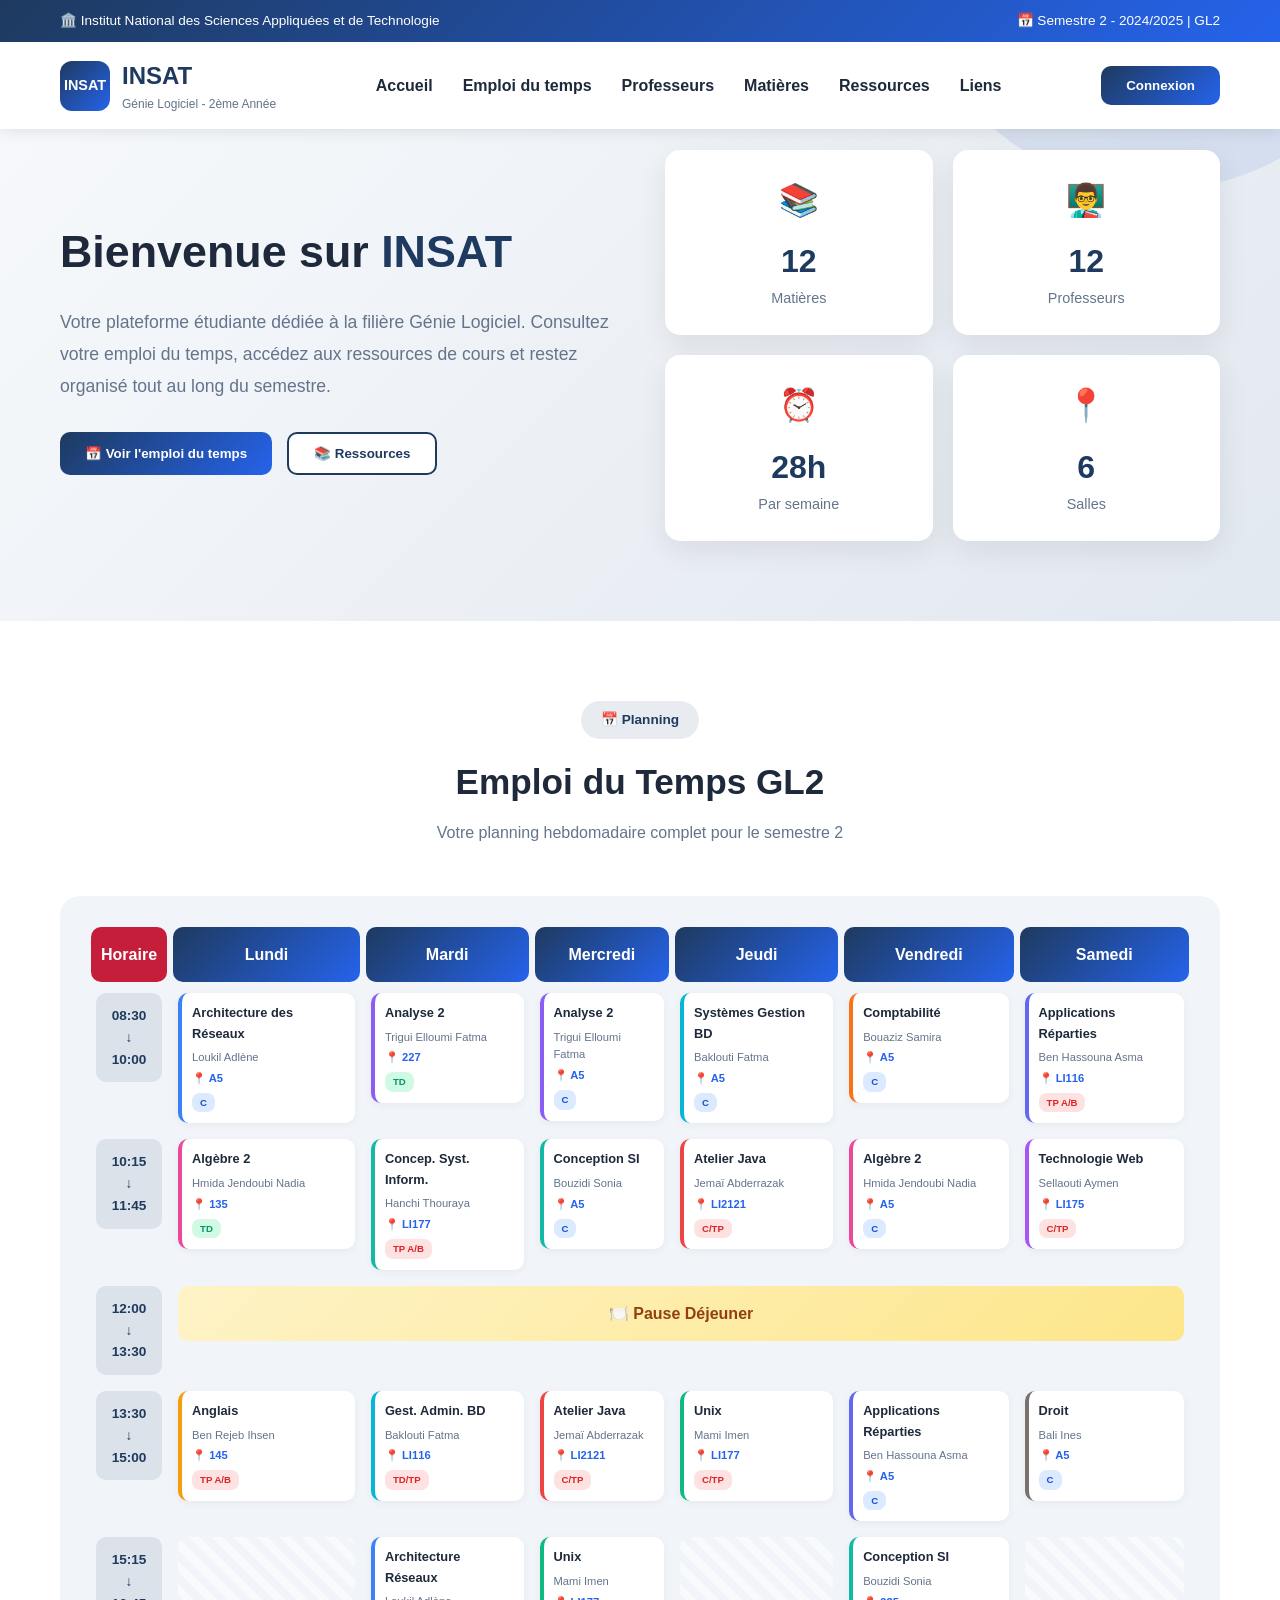
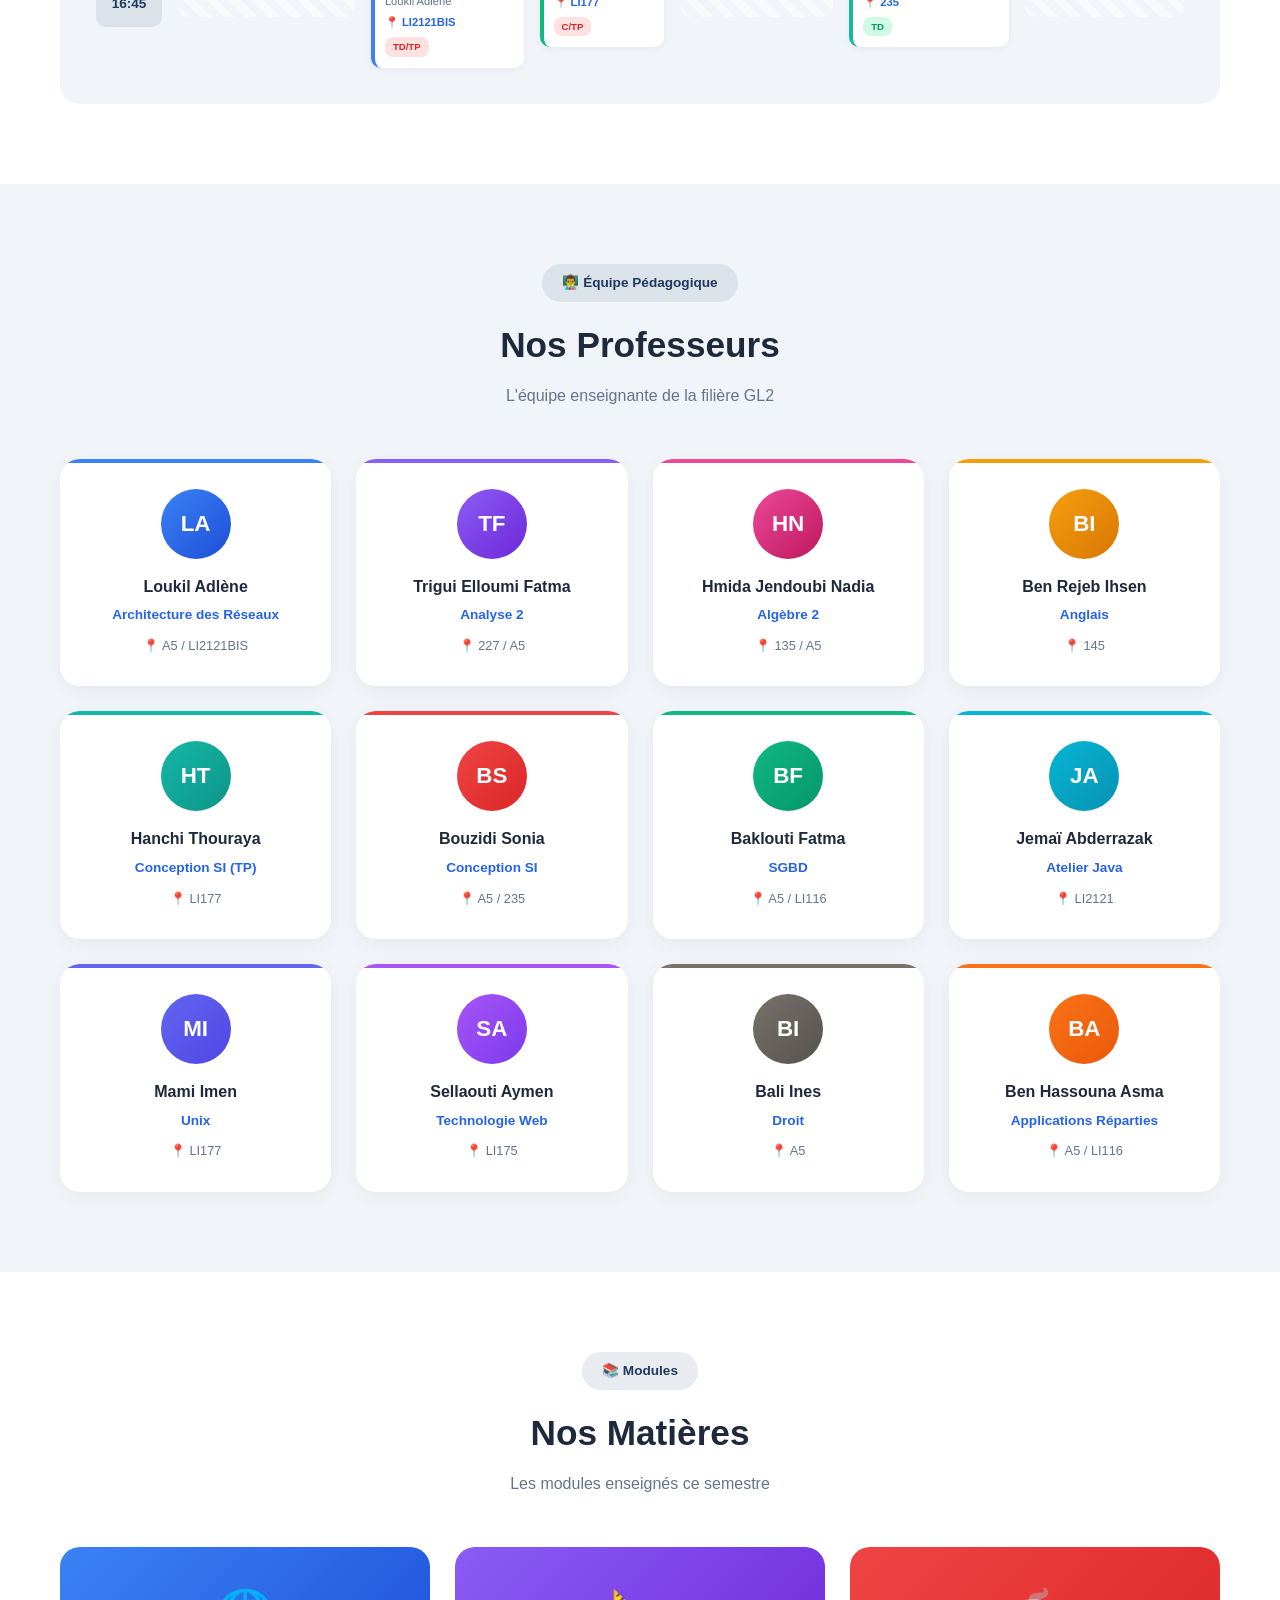
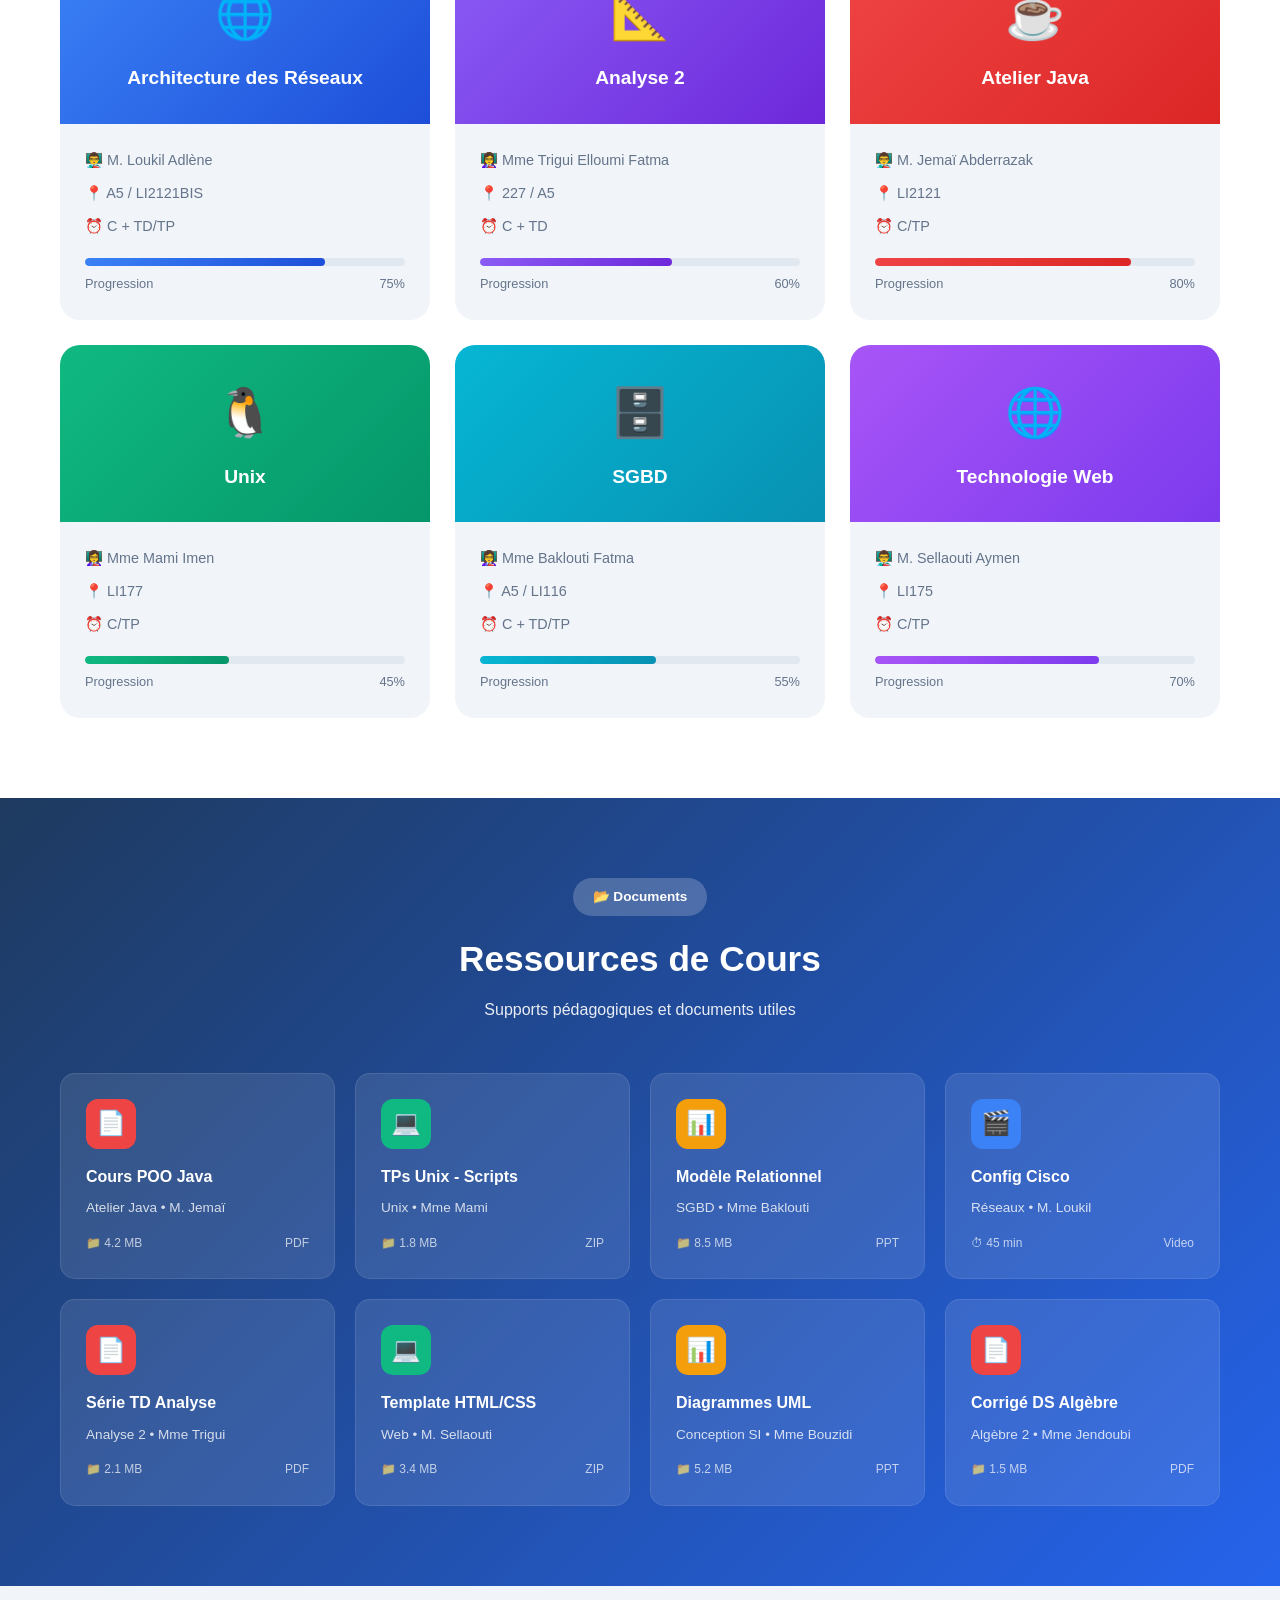
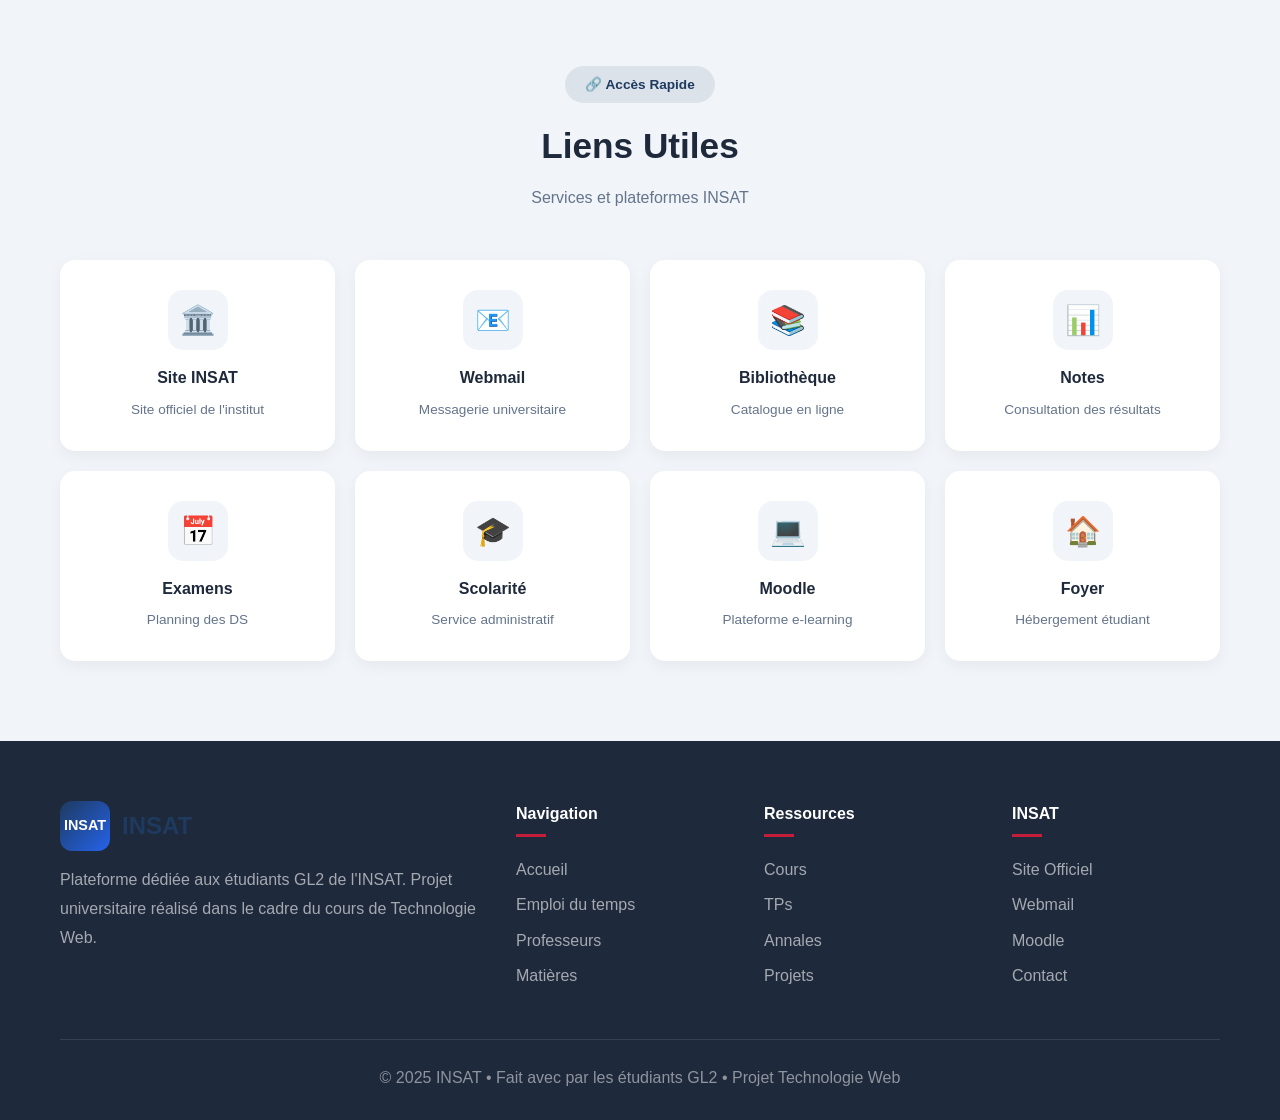
==== test.html @ db4ded69 "Add files via upload" ====
<!DOCTYPE html>
<html lang="fr">
<head>
    <meta charset="UTF-8">
    <meta name="viewport" content="width=device-width, initial-scale=1.0">
    <title>INSAT GL2  - Plateforme Étudiante</title>
    <style>
        * {
            margin: 0;
            padding: 0;
            box-sizing: border-box;
        }

        :root {
            --insat-blue: #1e3a5f;
            --insat-red: #c41e3a;
            --primary: #2563eb;
            --success: #059669;
            --warning: #d97706;
            --danger: #dc2626;
            --dark: #1e293b;
            --gray: #64748b;
            --light: #f1f5f9;
            --white: #ffffff;
        }

        body {
            font-family: 'Segoe UI', Tahoma, Geneva, Verdana, sans-serif;
            line-height: 1.6;
            color: var(--dark);
            background: var(--light);
        }

        .container {
            max-width: 1200px;
            margin: 0 auto;
            padding: 0 20px;
        }

        a {
            text-decoration: none;
            color: inherit;
        }

        ul {
            list-style: none;
        }

        /* 
            HEADER & NAVIGATION
           Membre */
        .header {
            background: var(--white);
            box-shadow: 0 2px 15px rgba(0,0,0,0.1);
            position: fixed;
            width: 100%;
            top: 0;
            z-index: 1000;
        }

        .header-top {
            background: linear-gradient(135deg, var(--insat-blue), var(--primary));
            padding: 10px 0;
            color: white;
            font-size: 0.85rem;
        }

        .header-top-content {
            display: flex;
            justify-content: space-between;
            align-items: center;
        }

        .header-main {
            padding: 15px 0;
        }

        .header-main-content {
            display: flex;
            justify-content: space-between;
            align-items: center;
        }

        .logo {
            display: flex;
            align-items: center;
            gap: 12px;
        }

        .logo-icon {
            width: 50px;
            height: 50px;
            background: linear-gradient(135deg, var(--insat-blue), var(--primary));
            border-radius: 12px;
            display: flex;
            align-items: center;
            justify-content: center;
            color: white;
            font-weight: bold;
            font-size: 0.9rem;
        }

        .logo-text {
            font-size: 1.5rem;
            font-weight: 800;
            color: var(--insat-blue);
        }

        .logo-text span {
            color: var(--insat-red);
        }

        .logo-tagline {
            font-size: 0.75rem;
            color: var(--gray);
        }

        .nav-menu {
            display: flex;
            gap: 30px;
        }

        .nav-link {
            font-weight: 600;
            color: var(--dark);
            padding: 10px 0;
            position: relative;
            transition: color 0.3s;
        }

        .nav-link:hover {
            color: var(--insat-blue);
        }

        .nav-link::after {
            content: '';
            position: absolute;
            bottom: 0;
            left: 0;
            width: 0;
            height: 3px;
            background: var(--insat-red);
            transition: width 0.3s;
        }

        .nav-link:hover::after {
            width: 100%;
        }

        .btn {
            padding: 12px 25px;
            border-radius: 10px;
            font-weight: 600;
            border: none;
            cursor: pointer;
            transition: transform 0.3s, box-shadow 0.3s;
        }

        .btn:hover {
            transform: translateY(-2px);
            box-shadow: 0 5px 20px rgba(0,0,0,0.15);
        }

        .btn-primary {
            background: linear-gradient(135deg, var(--insat-blue), var(--primary));
            color: white;
        }

        .hero {
            padding: 150px 0 80px;
            background: linear-gradient(135deg, #f8fafc, #e2e8f0);
            position: relative;
            overflow: hidden;
        }

        .hero::before {
            content: '';
            position: absolute;
            top: -50%;
            right: -10%;
            width: 500px;
            height: 500px;
            background: linear-gradient(135deg, var(--insat-blue), var(--primary));
            border-radius: 50%;
            opacity: 0.1;
        }

        .hero-content {
            display: grid;
            grid-template-columns: 1fr 1fr;
            gap: 50px;
            align-items: center;
            position: relative;
            z-index: 1;
        }

        .hero h1 {
            font-size: 2.8rem;
            color: var(--dark);
            margin-bottom: 20px;
        }

        .hero h1 span {
            color: var(--insat-blue);
        }

        .hero p {
            font-size: 1.1rem;
            color: var(--gray);
            margin-bottom: 30px;
            line-height: 1.8;
        }

        .hero-buttons {
            display: flex;
            gap: 15px;
        }

        .btn-secondary {
            background: var(--white);
            color: var(--insat-blue);
            border: 2px solid var(--insat-blue);
        }

        .hero-stats {
            display: grid;
            grid-template-columns: repeat(2, 1fr);
            gap: 20px;
        }

        .stat-card {
            background: var(--white);
            padding: 25px;
            border-radius: 15px;
            text-align: center;
            box-shadow: 0 10px 30px rgba(0,0,0,0.08);
        }

        .stat-icon {
            font-size: 2rem;
            margin-bottom: 10px;
        }

        .stat-number {
            font-size: 2rem;
            font-weight: 800;
            color: var(--insat-blue);
        }

        .stat-label {
            color: var(--gray);
            font-size: 0.9rem;
        }

        .timetable {
            padding: 80px 0;
            background: var(--white);
        }

        .section-header {
            text-align: center;
            margin-bottom: 50px;
        }

        .section-badge {
            display: inline-block;
            background: rgba(30, 58, 95, 0.1);
            color: var(--insat-blue);
            padding: 8px 20px;
            border-radius: 25px;
            font-size: 0.85rem;
            font-weight: 600;
            margin-bottom: 15px;
        }

        .section-title {
            font-size: 2.2rem;
            color: var(--dark);
            margin-bottom: 10px;
        }

        .section-description {
            color: var(--gray);
            max-width: 600px;
            margin: 0 auto;
        }

        .timetable-container {
            background: var(--light);
            border-radius: 20px;
            padding: 25px;
            overflow-x: auto;
        }

        .timetable-table {
            width: 100%;
            border-collapse: separate;
            border-spacing: 6px;
            min-width: 900px;
        }

        .timetable-table th {
            background: linear-gradient(135deg, var(--insat-blue), var(--primary));
            color: white;
            padding: 15px 10px;
            border-radius: 10px;
            font-weight: 600;
        }

        .timetable-table th:first-child {
            background: var(--insat-red);
        }

        .timetable-table td {
            padding: 5px;
            vertical-align: top;
        }

        .time-cell {
            background: rgba(30, 58, 95, 0.1);
            padding: 12px 8px;
            border-radius: 10px;
            font-weight: 600;
            color: var(--insat-blue);
            text-align: center;
            font-size: 0.85rem;
        }

        .class-cell {
            background: var(--white);
            border-radius: 10px;
            padding: 10px;
            min-height: 80px;
            box-shadow: 0 2px 8px rgba(0,0,0,0.05);
            border-left: 4px solid;
            transition: transform 0.2s;
        }

        .class-cell:hover {
            transform: scale(1.02);
        }

        /* Couleurs par matière */
        .class-cell.reseaux { border-color: #3b82f6; }
        .class-cell.analyse { border-color: #8b5cf6; }
        .class-cell.algebre { border-color: #ec4899; }
        .class-cell.anglais { border-color: #f59e0b; }
        .class-cell.conception { border-color: #14b8a6; }
        .class-cell.sgbd { border-color: #06b6d4; }
        .class-cell.java { border-color: #ef4444; }
        .class-cell.unix { border-color: #10b981; }
        .class-cell.comptabilite { border-color: #f97316; }
        .class-cell.app-reparties { border-color: #6366f1; }
        .class-cell.web { border-color: #a855f7; }
        .class-cell.droit { border-color: #78716c; }

        .cell-subject {
            font-weight: 700;
            font-size: 0.8rem;
            color: var(--dark);
            margin-bottom: 5px;
        }

        .cell-prof {
            font-size: 0.7rem;
            color: var(--gray);
            margin-bottom: 3px;
        }

        .cell-room {
            font-size: 0.7rem;
            color: var(--primary);
            font-weight: 600;
        }

        .cell-type {
            display: inline-block;
            padding: 2px 8px;
            border-radius: 8px;
            font-size: 0.6rem;
            font-weight: 700;
            margin-top: 5px;
        }

        .cell-type.c { background: #dbeafe; color: #1d4ed8; }
        .cell-type.td { background: #d1fae5; color: #059669; }
        .cell-type.tp { background: #fee2e2; color: #dc2626; }

        .empty-cell {
            background: repeating-linear-gradient(45deg, #f8fafc, #f8fafc 8px, #f1f5f9 8px, #f1f5f9 16px);
            min-height: 80px;
            border-radius: 10px;
        }

        .break-cell {
            background: linear-gradient(135deg, #fef3c7, #fde68a);
            padding: 15px;
            border-radius: 10px;
            text-align: center;
            font-weight: 600;
            color: #92400e;
        }

        /* ============================================
           SECTION 5: PROFESSEURS
           Membre: _____________
        ============================================ */
        .professors {
            padding: 80px 0;
            background: var(--light);
        }

        .professors-grid {
            display: grid;
            grid-template-columns: repeat(4, 1fr);
            gap: 25px;
        }

        .professor-card {
            background: var(--white);
            border-radius: 20px;
            padding: 30px 20px;
            text-align: center;
            box-shadow: 0 5px 20px rgba(0,0,0,0.05);
            transition: transform 0.3s;
            position: relative;
            overflow: hidden;
        }

        .professor-card::before {
            content: '';
            position: absolute;
            top: 0;
            left: 0;
            width: 100%;
            height: 4px;
        }

        .professor-card:nth-child(1)::before { background: #3b82f6; }
        .professor-card:nth-child(2)::before { background: #8b5cf6; }
        .professor-card:nth-child(3)::before { background: #ec4899; }
        .professor-card:nth-child(4)::before { background: #f59e0b; }
        .professor-card:nth-child(5)::before { background: #14b8a6; }
        .professor-card:nth-child(6)::before { background: #ef4444; }
        .professor-card:nth-child(7)::before { background: #10b981; }
        .professor-card:nth-child(8)::before { background: #06b6d4; }
        .professor-card:nth-child(9)::before { background: #6366f1; }
        .professor-card:nth-child(10)::before { background: #a855f7; }
        .professor-card:nth-child(11)::before { background: #78716c; }
        .professor-card:nth-child(12)::before { background: #f97316; }

        .professor-card:hover {
            transform: translateY(-8px);
        }

        .prof-avatar {
            width: 70px;
            height: 70px;
            border-radius: 50%;
            margin: 0 auto 15px;
            display: flex;
            align-items: center;
            justify-content: center;
            font-size: 1.4rem;
            font-weight: bold;
            color: white;
        }

        .professor-card:nth-child(1) .prof-avatar { background: linear-gradient(135deg, #3b82f6, #1d4ed8); }
        .professor-card:nth-child(2) .prof-avatar { background: linear-gradient(135deg, #8b5cf6, #6d28d9); }
        .professor-card:nth-child(3) .prof-avatar { background: linear-gradient(135deg, #ec4899, #be185d); }
        .professor-card:nth-child(4) .prof-avatar { background: linear-gradient(135deg, #f59e0b, #d97706); }
        .professor-card:nth-child(5) .prof-avatar { background: linear-gradient(135deg, #14b8a6, #0d9488); }
        .professor-card:nth-child(6) .prof-avatar { background: linear-gradient(135deg, #ef4444, #dc2626); }
        .professor-card:nth-child(7) .prof-avatar { background: linear-gradient(135deg, #10b981, #059669); }
        .professor-card:nth-child(8) .prof-avatar { background: linear-gradient(135deg, #06b6d4, #0891b2); }
        .professor-card:nth-child(9) .prof-avatar { background: linear-gradient(135deg, #6366f1, #4f46e5); }
        .professor-card:nth-child(10) .prof-avatar { background: linear-gradient(135deg, #a855f7, #7c3aed); }
        .professor-card:nth-child(11) .prof-avatar { background: linear-gradient(135deg, #78716c, #57534e); }
        .professor-card:nth-child(12) .prof-avatar { background: linear-gradient(135deg, #f97316, #ea580c); }

        .prof-name {
            font-weight: 700;
            color: var(--dark);
            margin-bottom: 5px;
        }

        .prof-subject {
            font-size: 0.85rem;
            color: var(--primary);
            font-weight: 600;
            margin-bottom: 10px;
        }

        .prof-details {
            font-size: 0.8rem;
            color: var(--gray);
        }
        .subjects {
            padding: 80px 0;
            background: var(--white);
        }

        .subjects-grid {
            display: grid;
            grid-template-columns: repeat(3, 1fr);
            gap: 25px;
        }

        .subject-card {
            background: var(--light);
            border-radius: 20px;
            overflow: hidden;
            transition: transform 0.3s, box-shadow 0.3s;
        }

        .subject-card:hover {
            transform: translateY(-8px);
            box-shadow: 0 20px 40px rgba(0,0,0,0.1);
        }

        .subject-header {
            padding: 30px;
            color: white;
            text-align: center;
        }

        .subject-card:nth-child(1) .subject-header { background: linear-gradient(135deg, #3b82f6, #1d4ed8); }
        .subject-card:nth-child(2) .subject-header { background: linear-gradient(135deg, #8b5cf6, #6d28d9); }
        .subject-card:nth-child(3) .subject-header { background: linear-gradient(135deg, #ef4444, #dc2626); }
        .subject-card:nth-child(4) .subject-header { background: linear-gradient(135deg, #10b981, #059669); }
        .subject-card:nth-child(5) .subject-header { background: linear-gradient(135deg, #06b6d4, #0891b2); }
        .subject-card:nth-child(6) .subject-header { background: linear-gradient(135deg, #a855f7, #7c3aed); }

        .subject-icon {
            font-size: 3rem;
            margin-bottom: 10px;
        }

        .subject-header h3 {
            font-size: 1.2rem;
        }

        .subject-content {
            padding: 25px;
        }

        .subject-info {
            display: flex;
            flex-direction: column;
            gap: 10px;
            margin-bottom: 20px;
        }

        .subject-info span {
            display: flex;
            align-items: center;
            gap: 8px;
            font-size: 0.9rem;
            color: var(--gray);
        }

        .progress-bar {
            height: 8px;
            background: #e2e8f0;
            border-radius: 10px;
            overflow: hidden;
            margin-bottom: 8px;
        }

        .progress-fill {
            height: 100%;
            border-radius: 10px;
        }

        .subject-card:nth-child(1) .progress-fill { background: linear-gradient(135deg, #3b82f6, #1d4ed8); width: 75%; }
        .subject-card:nth-child(2) .progress-fill { background: linear-gradient(135deg, #8b5cf6, #6d28d9); width: 60%; }
        .subject-card:nth-child(3) .progress-fill { background: linear-gradient(135deg, #ef4444, #dc2626); width: 80%; }
        .subject-card:nth-child(4) .progress-fill { background: linear-gradient(135deg, #10b981, #059669); width: 45%; }
        .subject-card:nth-child(5) .progress-fill { background: linear-gradient(135deg, #06b6d4, #0891b2); width: 55%; }
        .subject-card:nth-child(6) .progress-fill { background: linear-gradient(135deg, #a855f7, #7c3aed); width: 70%; }

        .progress-text {
            display: flex;
            justify-content: space-between;
            font-size: 0.8rem;
            color: var(--gray);
        }
        .resources {
            padding: 80px 0;
            background: linear-gradient(135deg, var(--insat-blue), var(--primary));
            color: white;
        }

        .resources .section-badge {
            background: rgba(255,255,255,0.2);
            color: white;
        }

        .resources .section-title,
        .resources .section-description {
            color: white;
        }

        .resources .section-description {
            opacity: 0.9;
        }

        .resources-grid {
            display: grid;
            grid-template-columns: repeat(4, 1fr);
            gap: 20px;
        }

        .resource-card {
            background: rgba(255,255,255,0.1);
            border-radius: 15px;
            padding: 25px;
            border: 1px solid rgba(255,255,255,0.1);
            transition: transform 0.3s, background 0.3s;
        }

        .resource-card:hover {
            transform: translateY(-5px);
            background: rgba(255,255,255,0.15);
        }

        .resource-icon {
            width: 50px;
            height: 50px;
            border-radius: 12px;
            display: flex;
            align-items: center;
            justify-content: center;
            font-size: 1.5rem;
            margin-bottom: 15px;
        }

        .resource-icon.pdf { background: #ef4444; }
        .resource-icon.video { background: #3b82f6; }
        .resource-icon.code { background: #10b981; }
        .resource-icon.slides { background: #f59e0b; }

        .resource-card h4 {
            font-size: 1rem;
            margin-bottom: 8px;
        }

        .resource-card p {
            font-size: 0.85rem;
            opacity: 0.8;
            margin-bottom: 15px;
        }

        .resource-meta {
            display: flex;
            justify-content: space-between;
            font-size: 0.75rem;
            opacity: 0.7;
        }

        .quick-links {
            padding: 80px 0;
            background: var(--light);
        }

        .links-grid {
            display: grid;
            grid-template-columns: repeat(4, 1fr);
            gap: 20px;
        }

        .link-card {
            background: var(--white);
            border-radius: 15px;
            padding: 30px 20px;
            text-align: center;
            box-shadow: 0 5px 15px rgba(0,0,0,0.05);
            transition: transform 0.3s;
        }

        .link-card:hover {
            transform: translateY(-5px);
        }

        .link-icon {
            width: 60px;
            height: 60px;
            margin: 0 auto 15px;
            border-radius: 15px;
            display: flex;
            align-items: center;
            justify-content: center;
            font-size: 1.8rem;
            background: var(--light);
        }

        .link-card h4 {
            font-size: 1rem;
            color: var(--dark);
            margin-bottom: 8px;
        }

        .link-card p {
            font-size: 0.85rem;
            color: var(--gray);
        }
        .footer {
            background: var(--dark);
            color: white;
            padding: 60px 0 30px;
        }

        .footer-content {
            display: grid;
            grid-template-columns: 2fr 1fr 1fr 1fr;
            gap: 40px;
            margin-bottom: 40px;
        }

        .footer-brand p {
            color: rgba(255,255,255,0.6);
            margin-top: 15px;
            line-height: 1.8;
        }

        .footer-links h4 {
            margin-bottom: 20px;
            position: relative;
            padding-bottom: 10px;
        }

        .footer-links h4::after {
            content: '';
            position: absolute;
            bottom: 0;
            left: 0;
            width: 30px;
            height: 3px;
            background: var(--insat-red);
        }

        .footer-links li {
            margin-bottom: 10px;
        }

        .footer-links a {
            color: rgba(255,255,255,0.6);
            transition: color 0.3s;
        }

        .footer-links a:hover {
            color: white;
        }

        .footer-bottom {
            border-top: 1px solid rgba(255,255,255,0.1);
            padding-top: 25px;
            text-align: center;
            color: rgba(255,255,255,0.5);
        }

        .footer-bottom span {
            color: var(--insat-red);
        }
        @media (max-width: 1024px) {
            .professors-grid,
            .resources-grid,
            .links-grid {
                grid-template-columns: repeat(2, 1fr);
            }
            
            .subjects-grid {
                grid-template-columns: repeat(2, 1fr);
            }
        }

        @media (max-width: 768px) {
            .nav-menu {
                display: none;
            }
            
            .hero-content {
                grid-template-columns: 1fr;
                text-align: center;
            }
            
            .hero-buttons {
                justify-content: center;
            }
            
            .hero-stats {
                grid-template-columns: 1fr;
            }
            
            .professors-grid,
            .subjects-grid,
            .resources-grid,
            .links-grid {
                grid-template-columns: 1fr;
            }
            
            .footer-content {
                grid-template-columns: 1fr;
                text-align: center;
            }
            
            .footer-links h4::after {
                left: 50%;
                transform: translateX(-50%);
            }
            
            .section-title {
                font-size: 1.8rem;
            }
            
            .hero h1 {
                font-size: 2rem;
            }
        }
    </style>
</head>
<body>


    <header class="header">
        <div class="header-top">
            <div class="container">
                <div class="header-top-content">
                    <span>🏛️ Institut National des Sciences Appliquées et de Technologie</span>
                    <span>📅 Semestre 2 - 2024/2025 | GL2</span>
                </div>
            </div>
        </div>
        <div class="header-main">
            <div class="container">
                <div class="header-main-content">
                    <div class="logo">
                        <div class="logo-icon">INSAT</div>
                        <div>
                            <div class="logo-text">INSAT<span></span></div>
                            <div class="logo-tagline">Génie Logiciel - 2ème Année</div>
                        </div>
                    </div>
                    <nav class="nav-menu">
                        <a href="#accueil" class="nav-link">Accueil</a>
                        <a href="#emploi" class="nav-link">Emploi du temps</a>
                        <a href="#profs" class="nav-link">Professeurs</a>
                        <a href="#matieres" class="nav-link">Matières</a>
                        <a href="#ressources" class="nav-link">Ressources</a>
                        <a href="#liens" class="nav-link">Liens</a>
                    </nav>
                    <button class="btn btn-primary">Connexion</button>
                </div>
            </div>
        </div>
    </header>

    <section class="hero" id="accueil">
        <div class="container">
            <div class="hero-content">
                <div class="hero-text">
                    <h1>Bienvenue sur <span>INSAT </span></h1>
                    <p>Votre plateforme étudiante dédiée à la filière Génie Logiciel. Consultez votre emploi du temps, accédez aux ressources de cours et restez organisé tout au long du semestre.</p>
                    <div class="hero-buttons">
                        <button class="btn btn-primary">📅 Voir l'emploi du temps</button>
                        <button class="btn btn-secondary">📚 Ressources</button>
                    </div>
                </div>
                <div class="hero-stats">
                    <div class="stat-card">
                        <div class="stat-icon">📚</div>
                        <div class="stat-number">12</div>
                        <div class="stat-label">Matières</div>
                    </div>
                    <div class="stat-card">
                        <div class="stat-icon">👨‍🏫</div>
                        <div class="stat-number">12</div>
                        <div class="stat-label">Professeurs</div>
                    </div>
                    <div class="stat-card">
                        <div class="stat-icon">⏰</div>
                        <div class="stat-number">28h</div>
                        <div class="stat-label">Par semaine</div>
                    </div>
                    <div class="stat-card">
                        <div class="stat-icon">📍</div>
                        <div class="stat-number">6</div>
                        <div class="stat-label">Salles</div>
                    </div>
                </div>
            </div>
        </div>
    </section>
    <section class="timetable" id="emploi">
        <div class="container">
            <div class="section-header">
                <span class="section-badge">📅 Planning</span>
                <h2 class="section-title">Emploi du Temps GL2</h2>
                <p class="section-description">Votre planning hebdomadaire complet pour le semestre 2</p>
            </div>

            <div class="timetable-container">
                <table class="timetable-table">
                    <thead>
                        <tr>
                            <th>Horaire</th>
                            <th>Lundi</th>
                            <th>Mardi</th>
                            <th>Mercredi</th>
                            <th>Jeudi</th>
                            <th>Vendredi</th>
                            <th>Samedi</th>
                        </tr>
                    </thead>
                    <tbody>
                        <!-- 08:30 - 10:00 -->
                        <tr>
                            <td><div class="time-cell">08:30<br>↓<br>10:00</div></td>
                            <td>
                                <div class="class-cell reseaux">
                                    <div class="cell-subject">Architecture des Réseaux</div>
                                    <div class="cell-prof">Loukil Adlène</div>
                                    <div class="cell-room">📍 A5</div>
                                    <span class="cell-type c">C</span>
                                </div>
                            </td>
                            <td>
                                <div class="class-cell analyse">
                                    <div class="cell-subject">Analyse 2</div>
                                    <div class="cell-prof">Trigui Elloumi Fatma</div>
                                    <div class="cell-room">📍 227</div>
                                    <span class="cell-type td">TD</span>
                                </div>
                            </td>
                            <td>
                                <div class="class-cell analyse">
                                    <div class="cell-subject">Analyse 2</div>
                                    <div class="cell-prof">Trigui Elloumi Fatma</div>
                                    <div class="cell-room">📍 A5</div>
                                    <span class="cell-type c">C</span>
                                </div>
                            </td>
                            <td>
                                <div class="class-cell sgbd">
                                    <div class="cell-subject">Systèmes Gestion BD</div>
                                    <div class="cell-prof">Baklouti Fatma</div>
                                    <div class="cell-room">📍 A5</div>
                                    <span class="cell-type c">C</span>
                                </div>
                            </td>
                            <td>
                                <div class="class-cell comptabilite">
                                    <div class="cell-subject">Comptabilité</div>
                                    <div class="cell-prof">Bouaziz Samira</div>
                                    <div class="cell-room">📍 A5</div>
                                    <span class="cell-type c">C</span>
                                </div>
                            </td>
                            <td>
                                <div class="class-cell app-reparties">
                                    <div class="cell-subject">Applications Réparties</div>
                                    <div class="cell-prof">Ben Hassouna Asma</div>
                                    <div class="cell-room">📍 LI116</div>
                                    <span class="cell-type tp">TP A/B</span>
                                </div>
                            </td>
                        </tr>

                        <!-- 10:15 - 11:45 -->
                        <tr>
                            <td><div class="time-cell">10:15<br>↓<br>11:45</div></td>
                            <td>
                                <div class="class-cell algebre">
                                    <div class="cell-subject">Algèbre 2</div>
                                    <div class="cell-prof">Hmida Jendoubi Nadia</div>
                                    <div class="cell-room">📍 135</div>
                                    <span class="cell-type td">TD</span>
                                </div>
                            </td>
                            <td>
                                <div class="class-cell conception">
                                    <div class="cell-subject">Concep. Syst. Inform.</div>
                                    <div class="cell-prof">Hanchi Thouraya</div>
                                    <div class="cell-room">📍 LI177</div>
                                    <span class="cell-type tp">TP A/B</span>
                                </div>
                            </td>
                            <td>
                                <div class="class-cell conception">
                                    <div class="cell-subject">Conception SI</div>
                                    <div class="cell-prof">Bouzidi Sonia</div>
                                    <div class="cell-room">📍 A5</div>
                                    <span class="cell-type c">C</span>
                                </div>
                            </td>
                            <td>
                                <div class="class-cell java">
                                    <div class="cell-subject">Atelier Java</div>
                                    <div class="cell-prof">Jemaï Abderrazak</div>
                                    <div class="cell-room">📍 LI2121</div>
                                    <span class="cell-type tp">C/TP</span>
                                </div>
                            </td>
                            <td>
                                <div class="class-cell algebre">
                                    <div class="cell-subject">Algèbre 2</div>
                                    <div class="cell-prof">Hmida Jendoubi Nadia</div>
                                    <div class="cell-room">📍 A5</div>
                                    <span class="cell-type c">C</span>
                                </div>
                            </td>
                            <td>
                                <div class="class-cell web">
                                    <div class="cell-subject">Technologie Web</div>
                                    <div class="cell-prof">Sellaouti Aymen</div>
                                    <div class="cell-room">📍 LI175</div>
                                    <span class="cell-type tp">C/TP</span>
                                </div>
                            </td>
                        </tr>

                        <!-- PAUSE DÉJEUNER -->
                        <tr>
                            <td><div class="time-cell">12:00<br>↓<br>13:30</div></td>
                            <td colspan="6">
                                <div class="break-cell">🍽️ Pause Déjeuner</div>
                            </td>
                        </tr>

                        <!-- 13:30 - 15:00 -->
                        <tr>
                            <td><div class="time-cell">13:30<br>↓<br>15:00</div></td>
                            <td>
                                <div class="class-cell anglais">
                                    <div class="cell-subject">Anglais</div>
                                    <div class="cell-prof">Ben Rejeb Ihsen</div>
                                    <div class="cell-room">📍 145</div>
                                    <span class="cell-type tp">TP A/B</span>
                                </div>
                            </td>
                            <td>
                                <div class="class-cell sgbd">
                                    <div class="cell-subject">Gest. Admin. BD</div>
                                    <div class="cell-prof">Baklouti Fatma</div>
                                    <div class="cell-room">📍 LI116</div>
                                    <span class="cell-type tp">TD/TP</span>
                                </div>
                            </td>
                            <td>
                                <div class="class-cell java">
                                    <div class="cell-subject">Atelier Java</div>
                                    <div class="cell-prof">Jemaï Abderrazak</div>
                                    <div class="cell-room">📍 LI2121</div>
                                    <span class="cell-type tp">C/TP</span>
                                </div>
                            </td>
                            <td>
                                <div class="class-cell unix">
                                    <div class="cell-subject">Unix</div>
                                    <div class="cell-prof">Mami Imen</div>
                                    <div class="cell-room">📍 LI177</div>
                                    <span class="cell-type tp">C/TP</span>
                                </div>
                            </td>
                            <td>
                                <div class="class-cell app-reparties">
                                    <div class="cell-subject">Applications Réparties</div>
                                    <div class="cell-prof">Ben Hassouna Asma</div>
                                    <div class="cell-room">📍 A5</div>
                                    <span class="cell-type c">C</span>
                                </div>
                            </td>
                            <td>
                                <div class="class-cell droit">
                                    <div class="cell-subject">Droit</div>
                                    <div class="cell-prof">Bali Ines</div>
                                    <div class="cell-room">📍 A5</div>
                                    <span class="cell-type c">C</span>
                                </div>
                            </td>
                        </tr>

                        <!-- 15:15 - 16:45 -->
                        <tr>
                            <td><div class="time-cell">15:15<br>↓<br>16:45</div></td>
                            <td><div class="empty-cell"></div></td>
                            <td>
                                <div class="class-cell reseaux">
                                    <div class="cell-subject">Architecture Réseaux</div>
                                    <div class="cell-prof">Loukil Adlène</div>
                                    <div class="cell-room">📍 LI2121BIS</div>
                                    <span class="cell-type tp">TD/TP</span>
                                </div>
                            </td>
                            <td>
                                <div class="class-cell unix">
                                    <div class="cell-subject">Unix</div>
                                    <div class="cell-prof">Mami Imen</div>
                                    <div class="cell-room">📍 LI177</div>
                                    <span class="cell-type tp">C/TP</span>
                                </div>
                            </td>
                            <td><div class="empty-cell"></div></td>
                            <td>
                                <div class="class-cell conception">
                                    <div class="cell-subject">Conception SI</div>
                                    <div class="cell-prof">Bouzidi Sonia</div>
                                    <div class="cell-room">📍 235</div>
                                    <span class="cell-type td">TD</span>
                                </div>
                            </td>
                            <td><div class="empty-cell"></div></td>
                        </tr>
                    </tbody>
                </table>
            </div>
        </div>
    </section>

    <!-- ============================================
         PROFESSEURS
         Membre: _____________
    ============================================ -->
    <section class="professors" id="profs">
        <div class="container">
            <div class="section-header">
                <span class="section-badge">👨‍🏫 Équipe Pédagogique</span>
                <h2 class="section-title">Nos Professeurs</h2>
                <p class="section-description">L'équipe enseignante de la filière GL2</p>
            </div>

            <div class="professors-grid">
                <div class="professor-card">
                    <div class="prof-avatar">LA</div>
                    <div class="prof-name">Loukil Adlène</div>
                    <div class="prof-subject">Architecture des Réseaux</div>
                    <div class="prof-details">📍 A5 / LI2121BIS</div>
                </div>

                <div class="professor-card">
                    <div class="prof-avatar">TF</div>
                    <div class="prof-name">Trigui Elloumi Fatma</div>
                    <div class="prof-subject">Analyse 2</div>
                    <div class="prof-details">📍 227 / A5</div>
                </div>

                <div class="professor-card">
                    <div class="prof-avatar">HN</div>
                    <div class="prof-name">Hmida Jendoubi Nadia</div>
                    <div class="prof-subject">Algèbre 2</div>
                    <div class="prof-details">📍 135 / A5</div>
                </div>

                <div class="professor-card">
                    <div class="prof-avatar">BI</div>
                    <div class="prof-name">Ben Rejeb Ihsen</div>
                    <div class="prof-subject">Anglais</div>
                    <div class="prof-details">📍 145</div>
                </div>

                <div class="professor-card">
                    <div class="prof-avatar">HT</div>
                    <div class="prof-name">Hanchi Thouraya</div>
                    <div class="prof-subject">Conception SI (TP)</div>
                    <div class="prof-details">📍 LI177</div>
                </div>

                <div class="professor-card">
                    <div class="prof-avatar">BS</div>
                    <div class="prof-name">Bouzidi Sonia</div>
                    <div class="prof-subject">Conception SI</div>
                    <div class="prof-details">📍 A5 / 235</div>
                </div>

                <div class="professor-card">
                    <div class="prof-avatar">BF</div>
                    <div class="prof-name">Baklouti Fatma</div>
                    <div class="prof-subject">SGBD</div>
                    <div class="prof-details">📍 A5 / LI116</div>
                </div>

                <div class="professor-card">
                    <div class="prof-avatar">JA</div>
                    <div class="prof-name">Jemaï Abderrazak</div>
                    <div class="prof-subject">Atelier Java</div>
                    <div class="prof-details">📍 LI2121</div>
                </div>

                <div class="professor-card">
                    <div class="prof-avatar">MI</div>
                    <div class="prof-name">Mami Imen</div>
                    <div class="prof-subject">Unix</div>
                    <div class="prof-details">📍 LI177</div>
                </div>

                <div class="professor-card">
                    <div class="prof-avatar">SA</div>
                    <div class="prof-name">Sellaouti Aymen</div>
                    <div class="prof-subject">Technologie Web</div>
                    <div class="prof-details">📍 LI175</div>
                </div>

                <div class="professor-card">
                    <div class="prof-avatar">BI</div>
                    <div class="prof-name">Bali Ines</div>
                    <div class="prof-subject">Droit</div>
                    <div class="prof-details">📍 A5</div>
                </div>

                <div class="professor-card">
                    <div class="prof-avatar">BA</div>
                    <div class="prof-name">Ben Hassouna Asma</div>
                    <div class="prof-subject">Applications Réparties</div>
                    <div class="prof-details">📍 A5 / LI116</div>
                </div>
            </div>
        </div>
    </section>

    <!-- ============================================
         MATIÈRES
         Membre: _____________
    ============================================ -->
    <section class="subjects" id="matieres">
        <div class="container">
            <div class="section-header">
                <span class="section-badge">📚 Modules</span>
                <h2 class="section-title">Nos Matières</h2>
                <p class="section-description">Les modules enseignés ce semestre</p>
            </div>

            <div class="subjects-grid">
                <div class="subject-card">
                    <div class="subject-header">
                        <div class="subject-icon">🌐</div>
                        <h3>Architecture des Réseaux</h3>
                    </div>
                    <div class="subject-content">
                        <div class="subject-info">
                            <span>👨‍🏫 M. Loukil Adlène</span>
                            <span>📍 A5 / LI2121BIS</span>
                            <span>⏰ C + TD/TP</span>
                        </div>
                        <div class="progress-bar">
                            <div class="progress-fill"></div>
                        </div>
                        <div class="progress-text">
                            <span>Progression</span>
                            <span>75%</span>
                        </div>
                    </div>
                </div>

                <div class="subject-card">
                    <div class="subject-header">
                        <div class="subject-icon">📐</div>
                        <h3>Analyse 2</h3>
                    </div>
                    <div class="subject-content">
                        <div class="subject-info">
                            <span>👩‍🏫 Mme Trigui Elloumi Fatma</span>
                            <span>📍 227 / A5</span>
                            <span>⏰ C + TD</span>
                        </div>
                        <div class="progress-bar">
                            <div class="progress-fill"></div>
                        </div>
                        <div class="progress-text">
                            <span>Progression</span>
                            <span>60%</span>
                        </div>
                    </div>
                </div>

                <div class="subject-card">
                    <div class="subject-header">
                        <div class="subject-icon">☕</div>
                        <h3>Atelier Java</h3>
                    </div>
                    <div class="subject-content">
                        <div class="subject-info">
                            <span>👨‍🏫 M. Jemaï Abderrazak</span>
                            <span>📍 LI2121</span>
                            <span>⏰ C/TP</span>
                        </div>
                        <div class="progress-bar">
                            <div class="progress-fill"></div>
                        </div>
                        <div class="progress-text">
                            <span>Progression</span>
                            <span>80%</span>
                        </div>
                    </div>
                </div>

                <div class="subject-card">
                    <div class="subject-header">
                        <div class="subject-icon">🐧</div>
                        <h3>Unix</h3>
                    </div>
                    <div class="subject-content">
                        <div class="subject-info">
                            <span>👩‍🏫 Mme Mami Imen</span>
                            <span>📍 LI177</span>
                            <span>⏰ C/TP</span>
                        </div>
                        <div class="progress-bar">
                            <div class="progress-fill"></div>
                        </div>
                        <div class="progress-text">
                            <span>Progression</span>
                            <span>45%</span>
                        </div>
                    </div>
                </div>

                <div class="subject-card">
                    <div class="subject-header">
                        <div class="subject-icon">🗄️</div>
                        <h3>SGBD</h3>
                    </div>
                    <div class="subject-content">
                        <div class="subject-info">
                            <span>👩‍🏫 Mme Baklouti Fatma</span>
                            <span>📍 A5 / LI116</span>
                            <span>⏰ C + TD/TP</span>
                        </div>
                        <div class="progress-bar">
                            <div class="progress-fill"></div>
                        </div>
                        <div class="progress-text">
                            <span>Progression</span>
                            <span>55%</span>
                        </div>
                    </div>
                </div>

                <div class="subject-card">
                    <div class="subject-header">
                        <div class="subject-icon">🌐</div>
                        <h3>Technologie Web</h3>
                    </div>
                    <div class="subject-content">
                        <div class="subject-info">
                            <span>👨‍🏫 M. Sellaouti Aymen</span>
                            <span>📍 LI175</span>
                            <span>⏰ C/TP</span>
                        </div>
                        <div class="progress-bar">
                            <div class="progress-fill"></div>
                        </div>
                        <div class="progress-text">
                            <span>Progression</span>
                            <span>70%</span>
                        </div>
                    </div>
                </div>
            </div>
        </div>
    </section>

    <section class="resources" id="ressources">
        <div class="container">
            <div class="section-header">
                <span class="section-badge">📂 Documents</span>
                <h2 class="section-title">Ressources de Cours</h2>
                <p class="section-description">Supports pédagogiques et documents utiles</p>
            </div>

            <div class="resources-grid">
                <div class="resource-card">
                    <div class="resource-icon pdf">📄</div>
                    <h4>Cours POO Java</h4>
                    <p>Atelier Java • M. Jemaï</p>
                    <div class="resource-meta">
                        <span>📁 4.2 MB</span>
                        <span>PDF</span>
                    </div>
                </div>

                <div class="resource-card">
                    <div class="resource-icon code">💻</div>
                    <h4>TPs Unix - Scripts</h4>
                    <p>Unix • Mme Mami</p>
                    <div class="resource-meta">
                        <span>📁 1.8 MB</span>
                        <span>ZIP</span>
                    </div>
                </div>

                <div class="resource-card">
                    <div class="resource-icon slides">📊</div>
                    <h4>Modèle Relationnel</h4>
                    <p>SGBD • Mme Baklouti</p>
                    <div class="resource-meta">
                        <span>📁 8.5 MB</span>
                        <span>PPT</span>
                    </div>
                </div>

                <div class="resource-card">
                    <div class="resource-icon video">🎬</div>
                    <h4>Config Cisco</h4>
                    <p>Réseaux • M. Loukil</p>
                    <div class="resource-meta">
                        <span>⏱ 45 min</span>
                        <span>Video</span>
                    </div>
                </div>

                <div class="resource-card">
                    <div class="resource-icon pdf">📄</div>
                    <h4>Série TD Analyse</h4>
                    <p>Analyse 2 • Mme Trigui</p>
                    <div class="resource-meta">
                        <span>📁 2.1 MB</span>
                        <span>PDF</span>
                    </div>
                </div>

                <div class="resource-card">
                    <div class="resource-icon code">💻</div>
                    <h4>Template HTML/CSS</h4>
                    <p>Web • M. Sellaouti</p>
                    <div class="resource-meta">
                        <span>📁 3.4 MB</span>
                        <span>ZIP</span>
                    </div>
                </div>

                <div class="resource-card">
                    <div class="resource-icon slides">📊</div>
                    <h4>Diagrammes UML</h4>
                    <p>Conception SI • Mme Bouzidi</p>
                    <div class="resource-meta">
                        <span>📁 5.2 MB</span>
                        <span>PPT</span>
                    </div>
                </div>

                <div class="resource-card">
                    <div class="resource-icon pdf">📄</div>
                    <h4>Corrigé DS Algèbre</h4>
                    <p>Algèbre 2 • Mme Jendoubi</p>
                    <div class="resource-meta">
                        <span>📁 1.5 MB</span>
                        <span>PDF</span>
                    </div>
                </div>
            </div>
        </div>
    </section>

    <section class="quick-links" id="liens">
        <div class="container">
            <div class="section-header">
                <span class="section-badge">🔗 Accès Rapide</span>
                <h2 class="section-title">Liens Utiles</h2>
                <p class="section-description">Services et plateformes INSAT</p>
            </div>

            <div class="links-grid">
                <div class="link-card">
                    <div class="link-icon">🏛️</div>
                    <h4>Site INSAT</h4>
                    <p>Site officiel de l'institut</p>
                </div>

                <div class="link-card">
                    <div class="link-icon">📧</div>
                    <h4>Webmail</h4>
                    <p>Messagerie universitaire</p>
                </div>

                <div class="link-card">
                    <div class="link-icon">📚</div>
                    <h4>Bibliothèque</h4>
                    <p>Catalogue en ligne</p>
                </div>

                <div class="link-card">
                    <div class="link-icon">📊</div>
                    <h4>Notes</h4>
                    <p>Consultation des résultats</p>
                </div>

                <div class="link-card">
                    <div class="link-icon">📅</div>
                    <h4>Examens</h4>
                    <p>Planning des DS</p>
                </div>

                <div class="link-card">
                    <div class="link-icon">🎓</div>
                    <h4>Scolarité</h4>
                    <p>Service administratif</p>
                </div>

                <div class="link-card">
                    <div class="link-icon">💻</div>
                    <h4>Moodle</h4>
                    <p>Plateforme e-learning</p>
                </div>

                <div class="link-card">
                    <div class="link-icon">🏠</div>
                    <h4>Foyer</h4>
                    <p>Hébergement étudiant</p>
                </div>
            </div>
        </div>
    </section>

    <footer class="footer">
        <div class="container">
            <div class="footer-content">
                <div class="footer-brand">
                    <div class="logo">
                        <div class="logo-icon">INSAT</div>
                        <div>
                            <div class="logo-text">INSAT<span></span></div>
                        </div>
                    </div>
                    <p>Plateforme dédiée aux étudiants GL2 de l'INSAT. Projet universitaire réalisé dans le cadre du cours de Technologie Web.</p>
                </div>

                <div class="footer-links">
                    <h4>Navigation</h4>
                    <ul>
                        <li><a href="#accueil">Accueil</a></li>
                        <li><a href="#emploi">Emploi du temps</a></li>
                        <li><a href="#profs">Professeurs</a></li>
                        <li><a href="#matieres">Matières</a></li>
                    </ul>
                </div>

                <div class="footer-links">
                    <h4>Ressources</h4>
                    <ul>
                        <li><a href="#">Cours</a></li>
                        <li><a href="#">TPs</a></li>
                        <li><a href="#">Annales</a></li>
                        <li><a href="#">Projets</a></li>
                    </ul>
                </div>

                <div class="footer-links">
                    <h4>INSAT</h4>
                    <ul>
                        <li><a href="#">Site Officiel</a></li>
                        <li><a href="#">Webmail</a></li>
                        <li><a href="#">Moodle</a></li>
                        <li><a href="#">Contact</a></li>
                    </ul>
                </div>
            </div>

            <div class="footer-bottom">
                <p>© 2025 INSAT • Fait avec <span></span> par les étudiants GL2 • Projet Technologie Web</p>
            </div>
        </div>
    </footer>

</body>
</html>
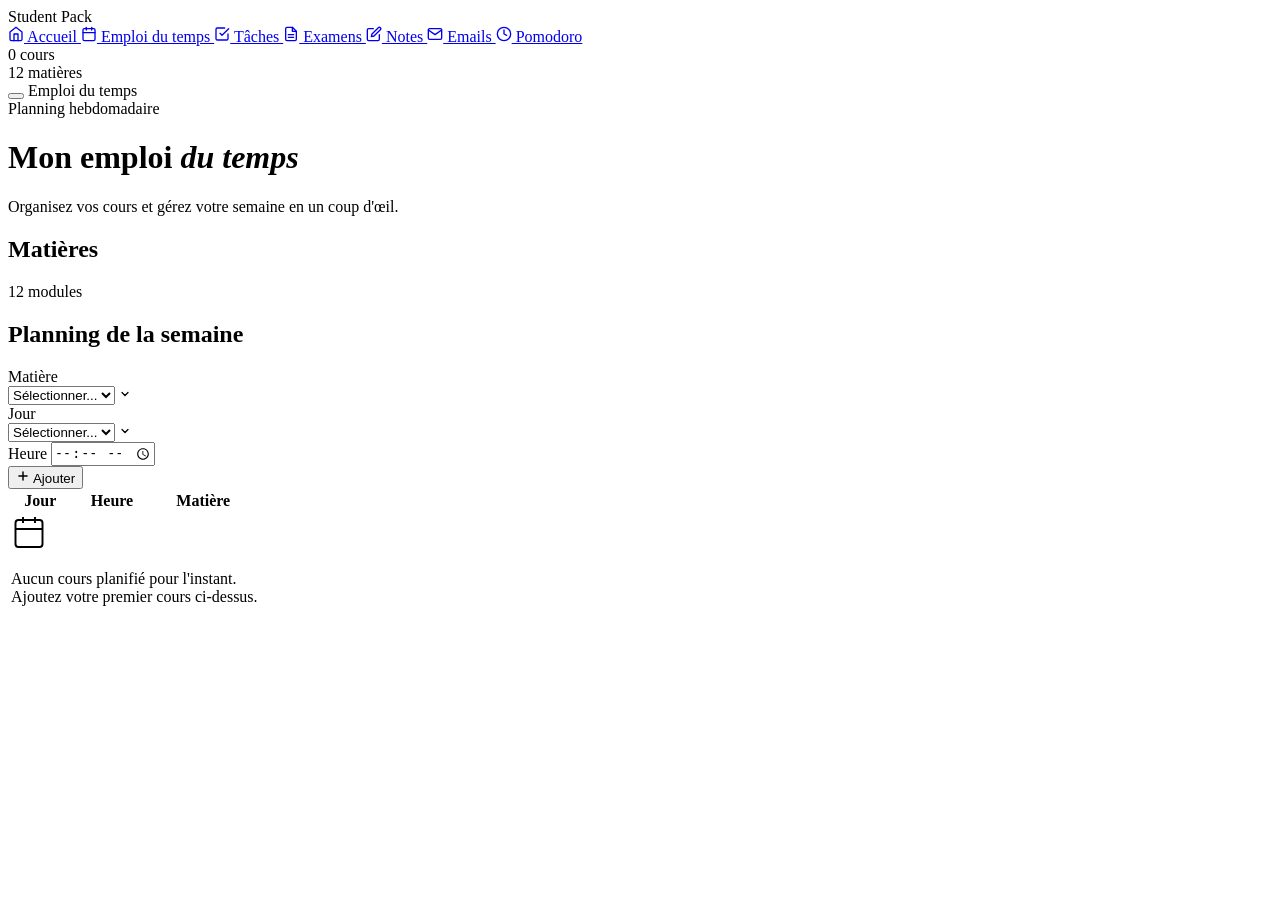
==== commit 18117e65: "front modified added a database and some js" ====
--- a/test.html
+++ b/test.html
@@ -1,1566 +1,169 @@
 <!DOCTYPE html>
 <html lang="fr">
 <head>
-    <meta charset="UTF-8">
-    <meta name="viewport" content="width=device-width, initial-scale=1.0">
-    <title>INSAT GL2  - Plateforme Étudiante</title>
-    <style>
-        * {
-            margin: 0;
-            padding: 0;
-            box-sizing: border-box;
-        }
-
-        :root {
-            --insat-blue: #1e3a5f;
-            --insat-red: #c41e3a;
-            --primary: #2563eb;
-            --success: #059669;
-            --warning: #d97706;
-            --danger: #dc2626;
-            --dark: #1e293b;
-            --gray: #64748b;
-            --light: #f1f5f9;
-            --white: #ffffff;
-        }
-
-        body {
-            font-family: 'Segoe UI', Tahoma, Geneva, Verdana, sans-serif;
-            line-height: 1.6;
-            color: var(--dark);
-            background: var(--light);
-        }
-
-        .container {
-            max-width: 1200px;
-            margin: 0 auto;
-            padding: 0 20px;
-        }
-
-        a {
-            text-decoration: none;
-            color: inherit;
-        }
-
-        ul {
-            list-style: none;
-        }
-
-        /* 
-            HEADER & NAVIGATION
-           Membre */
-        .header {
-            background: var(--white);
-            box-shadow: 0 2px 15px rgba(0,0,0,0.1);
-            position: fixed;
-            width: 100%;
-            top: 0;
-            z-index: 1000;
-        }
-
-        .header-top {
-            background: linear-gradient(135deg, var(--insat-blue), var(--primary));
-            padding: 10px 0;
-            color: white;
-            font-size: 0.85rem;
-        }
-
-        .header-top-content {
-            display: flex;
-            justify-content: space-between;
-            align-items: center;
-        }
-
-        .header-main {
-            padding: 15px 0;
-        }
-
-        .header-main-content {
-            display: flex;
-            justify-content: space-between;
-            align-items: center;
-        }
-
-        .logo {
-            display: flex;
-            align-items: center;
-            gap: 12px;
-        }
-
-        .logo-icon {
-            width: 50px;
-            height: 50px;
-            background: linear-gradient(135deg, var(--insat-blue), var(--primary));
-            border-radius: 12px;
-            display: flex;
-            align-items: center;
-            justify-content: center;
-            color: white;
-            font-weight: bold;
-            font-size: 0.9rem;
-        }
-
-        .logo-text {
-            font-size: 1.5rem;
-            font-weight: 800;
-            color: var(--insat-blue);
-        }
-
-        .logo-text span {
-            color: var(--insat-red);
-        }
-
-        .logo-tagline {
-            font-size: 0.75rem;
-            color: var(--gray);
-        }
-
-        .nav-menu {
-            display: flex;
-            gap: 30px;
-        }
-
-        .nav-link {
-            font-weight: 600;
-            color: var(--dark);
-            padding: 10px 0;
-            position: relative;
-            transition: color 0.3s;
-        }
-
-        .nav-link:hover {
-            color: var(--insat-blue);
-        }
-
-        .nav-link::after {
-            content: '';
-            position: absolute;
-            bottom: 0;
-            left: 0;
-            width: 0;
-            height: 3px;
-            background: var(--insat-red);
-            transition: width 0.3s;
-        }
-
-        .nav-link:hover::after {
-            width: 100%;
-        }
-
-        .btn {
-            padding: 12px 25px;
-            border-radius: 10px;
-            font-weight: 600;
-            border: none;
-            cursor: pointer;
-            transition: transform 0.3s, box-shadow 0.3s;
-        }
-
-        .btn:hover {
-            transform: translateY(-2px);
-            box-shadow: 0 5px 20px rgba(0,0,0,0.15);
-        }
-
-        .btn-primary {
-            background: linear-gradient(135deg, var(--insat-blue), var(--primary));
-            color: white;
-        }
-
-        .hero {
-            padding: 150px 0 80px;
-            background: linear-gradient(135deg, #f8fafc, #e2e8f0);
-            position: relative;
-            overflow: hidden;
-        }
-
-        .hero::before {
-            content: '';
-            position: absolute;
-            top: -50%;
-            right: -10%;
-            width: 500px;
-            height: 500px;
-            background: linear-gradient(135deg, var(--insat-blue), var(--primary));
-            border-radius: 50%;
-            opacity: 0.1;
-        }
-
-        .hero-content {
-            display: grid;
-            grid-template-columns: 1fr 1fr;
-            gap: 50px;
-            align-items: center;
-            position: relative;
-            z-index: 1;
-        }
-
-        .hero h1 {
-            font-size: 2.8rem;
-            color: var(--dark);
-            margin-bottom: 20px;
-        }
-
-        .hero h1 span {
-            color: var(--insat-blue);
-        }
-
-        .hero p {
-            font-size: 1.1rem;
-            color: var(--gray);
-            margin-bottom: 30px;
-            line-height: 1.8;
-        }
-
-        .hero-buttons {
-            display: flex;
-            gap: 15px;
-        }
-
-        .btn-secondary {
-            background: var(--white);
-            color: var(--insat-blue);
-            border: 2px solid var(--insat-blue);
-        }
-
-        .hero-stats {
-            display: grid;
-            grid-template-columns: repeat(2, 1fr);
-            gap: 20px;
-        }
-
-        .stat-card {
-            background: var(--white);
-            padding: 25px;
-            border-radius: 15px;
-            text-align: center;
-            box-shadow: 0 10px 30px rgba(0,0,0,0.08);
-        }
-
-        .stat-icon {
-            font-size: 2rem;
-            margin-bottom: 10px;
-        }
-
-        .stat-number {
-            font-size: 2rem;
-            font-weight: 800;
-            color: var(--insat-blue);
-        }
-
-        .stat-label {
-            color: var(--gray);
-            font-size: 0.9rem;
-        }
-
-        .timetable {
-            padding: 80px 0;
-            background: var(--white);
-        }
-
-        .section-header {
-            text-align: center;
-            margin-bottom: 50px;
-        }
-
-        .section-badge {
-            display: inline-block;
-            background: rgba(30, 58, 95, 0.1);
-            color: var(--insat-blue);
-            padding: 8px 20px;
-            border-radius: 25px;
-            font-size: 0.85rem;
-            font-weight: 600;
-            margin-bottom: 15px;
-        }
-
-        .section-title {
-            font-size: 2.2rem;
-            color: var(--dark);
-            margin-bottom: 10px;
-        }
-
-        .section-description {
-            color: var(--gray);
-            max-width: 600px;
-            margin: 0 auto;
-        }
-
-        .timetable-container {
-            background: var(--light);
-            border-radius: 20px;
-            padding: 25px;
-            overflow-x: auto;
-        }
-
-        .timetable-table {
-            width: 100%;
-            border-collapse: separate;
-            border-spacing: 6px;
-            min-width: 900px;
-        }
-
-        .timetable-table th {
-            background: linear-gradient(135deg, var(--insat-blue), var(--primary));
-            color: white;
-            padding: 15px 10px;
-            border-radius: 10px;
-            font-weight: 600;
-        }
-
-        .timetable-table th:first-child {
-            background: var(--insat-red);
-        }
-
-        .timetable-table td {
-            padding: 5px;
-            vertical-align: top;
-        }
-
-        .time-cell {
-            background: rgba(30, 58, 95, 0.1);
-            padding: 12px 8px;
-            border-radius: 10px;
-            font-weight: 600;
-            color: var(--insat-blue);
-            text-align: center;
-            font-size: 0.85rem;
-        }
-
-        .class-cell {
-            background: var(--white);
-            border-radius: 10px;
-            padding: 10px;
-            min-height: 80px;
-            box-shadow: 0 2px 8px rgba(0,0,0,0.05);
-            border-left: 4px solid;
-            transition: transform 0.2s;
-        }
-
-        .class-cell:hover {
-            transform: scale(1.02);
-        }
-
-        /* Couleurs par matière */
-        .class-cell.reseaux { border-color: #3b82f6; }
-        .class-cell.analyse { border-color: #8b5cf6; }
-        .class-cell.algebre { border-color: #ec4899; }
-        .class-cell.anglais { border-color: #f59e0b; }
-        .class-cell.conception { border-color: #14b8a6; }
-        .class-cell.sgbd { border-color: #06b6d4; }
-        .class-cell.java { border-color: #ef4444; }
-        .class-cell.unix { border-color: #10b981; }
-        .class-cell.comptabilite { border-color: #f97316; }
-        .class-cell.app-reparties { border-color: #6366f1; }
-        .class-cell.web { border-color: #a855f7; }
-        .class-cell.droit { border-color: #78716c; }
-
-        .cell-subject {
-            font-weight: 700;
-            font-size: 0.8rem;
-            color: var(--dark);
-            margin-bottom: 5px;
-        }
-
-        .cell-prof {
-            font-size: 0.7rem;
-            color: var(--gray);
-            margin-bottom: 3px;
-        }
-
-        .cell-room {
-            font-size: 0.7rem;
-            color: var(--primary);
-            font-weight: 600;
-        }
-
-        .cell-type {
-            display: inline-block;
-            padding: 2px 8px;
-            border-radius: 8px;
-            font-size: 0.6rem;
-            font-weight: 700;
-            margin-top: 5px;
-        }
-
-        .cell-type.c { background: #dbeafe; color: #1d4ed8; }
-        .cell-type.td { background: #d1fae5; color: #059669; }
-        .cell-type.tp { background: #fee2e2; color: #dc2626; }
-
-        .empty-cell {
-            background: repeating-linear-gradient(45deg, #f8fafc, #f8fafc 8px, #f1f5f9 8px, #f1f5f9 16px);
-            min-height: 80px;
-            border-radius: 10px;
-        }
-
-        .break-cell {
-            background: linear-gradient(135deg, #fef3c7, #fde68a);
-            padding: 15px;
-            border-radius: 10px;
-            text-align: center;
-            font-weight: 600;
-            color: #92400e;
-        }
-
-        /* ============================================
-           SECTION 5: PROFESSEURS
-           Membre: _____________
-        ============================================ */
-        .professors {
-            padding: 80px 0;
-            background: var(--light);
-        }
-
-        .professors-grid {
-            display: grid;
-            grid-template-columns: repeat(4, 1fr);
-            gap: 25px;
-        }
-
-        .professor-card {
-            background: var(--white);
-            border-radius: 20px;
-            padding: 30px 20px;
-            text-align: center;
-            box-shadow: 0 5px 20px rgba(0,0,0,0.05);
-            transition: transform 0.3s;
-            position: relative;
-            overflow: hidden;
-        }
-
-        .professor-card::before {
-            content: '';
-            position: absolute;
-            top: 0;
-            left: 0;
-            width: 100%;
-            height: 4px;
-        }
-
-        .professor-card:nth-child(1)::before { background: #3b82f6; }
-        .professor-card:nth-child(2)::before { background: #8b5cf6; }
-        .professor-card:nth-child(3)::before { background: #ec4899; }
-        .professor-card:nth-child(4)::before { background: #f59e0b; }
-        .professor-card:nth-child(5)::before { background: #14b8a6; }
-        .professor-card:nth-child(6)::before { background: #ef4444; }
-        .professor-card:nth-child(7)::before { background: #10b981; }
-        .professor-card:nth-child(8)::before { background: #06b6d4; }
-        .professor-card:nth-child(9)::before { background: #6366f1; }
-        .professor-card:nth-child(10)::before { background: #a855f7; }
-        .professor-card:nth-child(11)::before { background: #78716c; }
-        .professor-card:nth-child(12)::before { background: #f97316; }
-
-        .professor-card:hover {
-            transform: translateY(-8px);
-        }
-
-        .prof-avatar {
-            width: 70px;
-            height: 70px;
-            border-radius: 50%;
-            margin: 0 auto 15px;
-            display: flex;
-            align-items: center;
-            justify-content: center;
-            font-size: 1.4rem;
-            font-weight: bold;
-            color: white;
-        }
-
-        .professor-card:nth-child(1) .prof-avatar { background: linear-gradient(135deg, #3b82f6, #1d4ed8); }
-        .professor-card:nth-child(2) .prof-avatar { background: linear-gradient(135deg, #8b5cf6, #6d28d9); }
-        .professor-card:nth-child(3) .prof-avatar { background: linear-gradient(135deg, #ec4899, #be185d); }
-        .professor-card:nth-child(4) .prof-avatar { background: linear-gradient(135deg, #f59e0b, #d97706); }
-        .professor-card:nth-child(5) .prof-avatar { background: linear-gradient(135deg, #14b8a6, #0d9488); }
-        .professor-card:nth-child(6) .prof-avatar { background: linear-gradient(135deg, #ef4444, #dc2626); }
-        .professor-card:nth-child(7) .prof-avatar { background: linear-gradient(135deg, #10b981, #059669); }
-        .professor-card:nth-child(8) .prof-avatar { background: linear-gradient(135deg, #06b6d4, #0891b2); }
-        .professor-card:nth-child(9) .prof-avatar { background: linear-gradient(135deg, #6366f1, #4f46e5); }
-        .professor-card:nth-child(10) .prof-avatar { background: linear-gradient(135deg, #a855f7, #7c3aed); }
-        .professor-card:nth-child(11) .prof-avatar { background: linear-gradient(135deg, #78716c, #57534e); }
-        .professor-card:nth-child(12) .prof-avatar { background: linear-gradient(135deg, #f97316, #ea580c); }
-
-        .prof-name {
-            font-weight: 700;
-            color: var(--dark);
-            margin-bottom: 5px;
-        }
-
-        .prof-subject {
-            font-size: 0.85rem;
-            color: var(--primary);
-            font-weight: 600;
-            margin-bottom: 10px;
-        }
-
-        .prof-details {
-            font-size: 0.8rem;
-            color: var(--gray);
-        }
-        .subjects {
-            padding: 80px 0;
-            background: var(--white);
-        }
-
-        .subjects-grid {
-            display: grid;
-            grid-template-columns: repeat(3, 1fr);
-            gap: 25px;
-        }
-
-        .subject-card {
-            background: var(--light);
-            border-radius: 20px;
-            overflow: hidden;
-            transition: transform 0.3s, box-shadow 0.3s;
-        }
-
-        .subject-card:hover {
-            transform: translateY(-8px);
-            box-shadow: 0 20px 40px rgba(0,0,0,0.1);
-        }
-
-        .subject-header {
-            padding: 30px;
-            color: white;
-            text-align: center;
-        }
-
-        .subject-card:nth-child(1) .subject-header { background: linear-gradient(135deg, #3b82f6, #1d4ed8); }
-        .subject-card:nth-child(2) .subject-header { background: linear-gradient(135deg, #8b5cf6, #6d28d9); }
-        .subject-card:nth-child(3) .subject-header { background: linear-gradient(135deg, #ef4444, #dc2626); }
-        .subject-card:nth-child(4) .subject-header { background: linear-gradient(135deg, #10b981, #059669); }
-        .subject-card:nth-child(5) .subject-header { background: linear-gradient(135deg, #06b6d4, #0891b2); }
-        .subject-card:nth-child(6) .subject-header { background: linear-gradient(135deg, #a855f7, #7c3aed); }
-
-        .subject-icon {
-            font-size: 3rem;
-            margin-bottom: 10px;
-        }
-
-        .subject-header h3 {
-            font-size: 1.2rem;
-        }
-
-        .subject-content {
-            padding: 25px;
-        }
-
-        .subject-info {
-            display: flex;
-            flex-direction: column;
-            gap: 10px;
-            margin-bottom: 20px;
-        }
-
-        .subject-info span {
-            display: flex;
-            align-items: center;
-            gap: 8px;
-            font-size: 0.9rem;
-            color: var(--gray);
-        }
-
-        .progress-bar {
-            height: 8px;
-            background: #e2e8f0;
-            border-radius: 10px;
-            overflow: hidden;
-            margin-bottom: 8px;
-        }
-
-        .progress-fill {
-            height: 100%;
-            border-radius: 10px;
-        }
-
-        .subject-card:nth-child(1) .progress-fill { background: linear-gradient(135deg, #3b82f6, #1d4ed8); width: 75%; }
-        .subject-card:nth-child(2) .progress-fill { background: linear-gradient(135deg, #8b5cf6, #6d28d9); width: 60%; }
-        .subject-card:nth-child(3) .progress-fill { background: linear-gradient(135deg, #ef4444, #dc2626); width: 80%; }
-        .subject-card:nth-child(4) .progress-fill { background: linear-gradient(135deg, #10b981, #059669); width: 45%; }
-        .subject-card:nth-child(5) .progress-fill { background: linear-gradient(135deg, #06b6d4, #0891b2); width: 55%; }
-        .subject-card:nth-child(6) .progress-fill { background: linear-gradient(135deg, #a855f7, #7c3aed); width: 70%; }
-
-        .progress-text {
-            display: flex;
-            justify-content: space-between;
-            font-size: 0.8rem;
-            color: var(--gray);
-        }
-        .resources {
-            padding: 80px 0;
-            background: linear-gradient(135deg, var(--insat-blue), var(--primary));
-            color: white;
-        }
-
-        .resources .section-badge {
-            background: rgba(255,255,255,0.2);
-            color: white;
-        }
-
-        .resources .section-title,
-        .resources .section-description {
-            color: white;
-        }
-
-        .resources .section-description {
-            opacity: 0.9;
-        }
-
-        .resources-grid {
-            display: grid;
-            grid-template-columns: repeat(4, 1fr);
-            gap: 20px;
-        }
-
-        .resource-card {
-            background: rgba(255,255,255,0.1);
-            border-radius: 15px;
-            padding: 25px;
-            border: 1px solid rgba(255,255,255,0.1);
-            transition: transform 0.3s, background 0.3s;
-        }
-
-        .resource-card:hover {
-            transform: translateY(-5px);
-            background: rgba(255,255,255,0.15);
-        }
-
-        .resource-icon {
-            width: 50px;
-            height: 50px;
-            border-radius: 12px;
-            display: flex;
-            align-items: center;
-            justify-content: center;
-            font-size: 1.5rem;
-            margin-bottom: 15px;
-        }
-
-        .resource-icon.pdf { background: #ef4444; }
-        .resource-icon.video { background: #3b82f6; }
-        .resource-icon.code { background: #10b981; }
-        .resource-icon.slides { background: #f59e0b; }
-
-        .resource-card h4 {
-            font-size: 1rem;
-            margin-bottom: 8px;
-        }
-
-        .resource-card p {
-            font-size: 0.85rem;
-            opacity: 0.8;
-            margin-bottom: 15px;
-        }
-
-        .resource-meta {
-            display: flex;
-            justify-content: space-between;
-            font-size: 0.75rem;
-            opacity: 0.7;
-        }
-
-        .quick-links {
-            padding: 80px 0;
-            background: var(--light);
-        }
-
-        .links-grid {
-            display: grid;
-            grid-template-columns: repeat(4, 1fr);
-            gap: 20px;
-        }
-
-        .link-card {
-            background: var(--white);
-            border-radius: 15px;
-            padding: 30px 20px;
-            text-align: center;
-            box-shadow: 0 5px 15px rgba(0,0,0,0.05);
-            transition: transform 0.3s;
-        }
-
-        .link-card:hover {
-            transform: translateY(-5px);
-        }
-
-        .link-icon {
-            width: 60px;
-            height: 60px;
-            margin: 0 auto 15px;
-            border-radius: 15px;
-            display: flex;
-            align-items: center;
-            justify-content: center;
-            font-size: 1.8rem;
-            background: var(--light);
-        }
-
-        .link-card h4 {
-            font-size: 1rem;
-            color: var(--dark);
-            margin-bottom: 8px;
-        }
-
-        .link-card p {
-            font-size: 0.85rem;
-            color: var(--gray);
-        }
-        .footer {
-            background: var(--dark);
-            color: white;
-            padding: 60px 0 30px;
-        }
-
-        .footer-content {
-            display: grid;
-            grid-template-columns: 2fr 1fr 1fr 1fr;
-            gap: 40px;
-            margin-bottom: 40px;
-        }
-
-        .footer-brand p {
-            color: rgba(255,255,255,0.6);
-            margin-top: 15px;
-            line-height: 1.8;
-        }
-
-        .footer-links h4 {
-            margin-bottom: 20px;
-            position: relative;
-            padding-bottom: 10px;
-        }
-
-        .footer-links h4::after {
-            content: '';
-            position: absolute;
-            bottom: 0;
-            left: 0;
-            width: 30px;
-            height: 3px;
-            background: var(--insat-red);
-        }
-
-        .footer-links li {
-            margin-bottom: 10px;
-        }
-
-        .footer-links a {
-            color: rgba(255,255,255,0.6);
-            transition: color 0.3s;
-        }
-
-        .footer-links a:hover {
-            color: white;
-        }
-
-        .footer-bottom {
-            border-top: 1px solid rgba(255,255,255,0.1);
-            padding-top: 25px;
-            text-align: center;
-            color: rgba(255,255,255,0.5);
-        }
-
-        .footer-bottom span {
-            color: var(--insat-red);
-        }
-        @media (max-width: 1024px) {
-            .professors-grid,
-            .resources-grid,
-            .links-grid {
-                grid-template-columns: repeat(2, 1fr);
-            }
-            
-            .subjects-grid {
-                grid-template-columns: repeat(2, 1fr);
-            }
-        }
-
-        @media (max-width: 768px) {
-            .nav-menu {
-                display: none;
-            }
-            
-            .hero-content {
-                grid-template-columns: 1fr;
-                text-align: center;
-            }
-            
-            .hero-buttons {
-                justify-content: center;
-            }
-            
-            .hero-stats {
-                grid-template-columns: 1fr;
-            }
-            
-            .professors-grid,
-            .subjects-grid,
-            .resources-grid,
-            .links-grid {
-                grid-template-columns: 1fr;
-            }
-            
-            .footer-content {
-                grid-template-columns: 1fr;
-                text-align: center;
-            }
-            
-            .footer-links h4::after {
-                left: 50%;
-                transform: translateX(-50%);
-            }
-            
-            .section-title {
-                font-size: 1.8rem;
-            }
-            
-            .hero h1 {
-                font-size: 2rem;
-            }
-        }
-    </style>
+  <meta charset="UTF-8">
+  <meta name="viewport" content="width=device-width, initial-scale=1.0">
+  <title>Emploi du temps – Student Pack</title>
+  <link rel="preconnect" href="https://fonts.googleapis.com">
+  <link rel="preconnect" href="https://fonts.gstatic.com" crossorigin>
+  <link href="https://fonts.googleapis.com/css2?family=Syne:wght@400;500;600;700;800&family=Outfit:wght@300;400;500;600&display=swap" rel="stylesheet">
+  <link rel="stylesheet" href="timetable.css">
 </head>
 <body>
 
+  <!-- ── Sidebar ── -->
+  <aside class="sidebar" id="sidebar">
+    <div class="sidebar-logo">
+      <span class="logo-dot"></span>
+      <span class="logo-text">Student Pack</span>
+    </div>
+    <nav class="sidebar-nav">
+      <a href="../index.html" class="nav-item">
+        <svg width="16" height="16" viewBox="0 0 24 24" fill="none" stroke="currentColor" stroke-width="2" stroke-linecap="round" stroke-linejoin="round"><path d="M3 9l9-7 9 7v11a2 2 0 0 1-2 2H5a2 2 0 0 1-2-2z"/><polyline points="9 22 9 12 15 12 15 22"/></svg>
+        Accueil
+      </a>
+      <a href="timetable.html" class="nav-item active">
+        <svg width="16" height="16" viewBox="0 0 24 24" fill="none" stroke="currentColor" stroke-width="2" stroke-linecap="round" stroke-linejoin="round"><rect x="3" y="4" width="18" height="18" rx="2" ry="2"/><line x1="16" y1="2" x2="16" y2="6"/><line x1="8" y1="2" x2="8" y2="6"/><line x1="3" y1="10" x2="21" y2="10"/></svg>
+        Emploi du temps
+      </a>
+      <a href="../Tasks/tasks.html" class="nav-item">
+        <svg width="16" height="16" viewBox="0 0 24 24" fill="none" stroke="currentColor" stroke-width="2" stroke-linecap="round" stroke-linejoin="round"><polyline points="9 11 12 14 22 4"/><path d="M21 12v7a2 2 0 0 1-2 2H5a2 2 0 0 1-2-2V5a2 2 0 0 1 2-2h11"/></svg>
+        Tâches
+      </a>
+      <a href="../Upcoming Exams/exams.html" class="nav-item">
+        <svg width="16" height="16" viewBox="0 0 24 24" fill="none" stroke="currentColor" stroke-width="2" stroke-linecap="round" stroke-linejoin="round"><path d="M14 2H6a2 2 0 0 0-2 2v16a2 2 0 0 0 2 2h12a2 2 0 0 0 2-2V8z"/><polyline points="14 2 14 8 20 8"/><line x1="16" y1="13" x2="8" y2="13"/><line x1="16" y1="17" x2="8" y2="17"/></svg>
+        Examens
+      </a>
+      <a href="../Notes/notes.html" class="nav-item">
+        <svg width="16" height="16" viewBox="0 0 24 24" fill="none" stroke="currentColor" stroke-width="2" stroke-linecap="round" stroke-linejoin="round"><path d="M11 4H4a2 2 0 0 0-2 2v14a2 2 0 0 0 2 2h14a2 2 0 0 0 2-2v-7"/><path d="M18.5 2.5a2.121 2.121 0 0 1 3 3L12 15l-4 1 1-4 9.5-9.5z"/></svg>
+        Notes
+      </a>
+      <a href="../Emails/emails.html" class="nav-item">
+        <svg width="16" height="16" viewBox="0 0 24 24" fill="none" stroke="currentColor" stroke-width="2" stroke-linecap="round" stroke-linejoin="round"><path d="M4 4h16c1.1 0 2 .9 2 2v12c0 1.1-.9 2-2 2H4c-1.1 0-2-.9-2-2V6c0-1.1.9-2 2-2z"/><polyline points="22,6 12,13 2,6"/></svg>
+        Emails
+      </a>
+      <a href="../Pomodoro/pomodoro.html" class="nav-item">
+        <svg width="16" height="16" viewBox="0 0 24 24" fill="none" stroke="currentColor" stroke-width="2" stroke-linecap="round" stroke-linejoin="round"><circle cx="12" cy="12" r="10"/><polyline points="12 6 12 12 16 14"/></svg>
+        Pomodoro
+      </a>
+    </nav>
+    <div class="sidebar-footer">
+      <div class="stats-mini">
+        <div class="stat-item">
+          <span class="stat-val" id="statSlots">0</span>
+          <span class="stat-lbl">cours</span>
+        </div>
+        <div class="stat-divider"></div>
+        <div class="stat-item">
+          <span class="stat-val">12</span>
+          <span class="stat-lbl">matières</span>
+        </div>
+      </div>
+    </div>
+  </aside>
 
-    <header class="header">
-        <div class="header-top">
-            <div class="container">
-                <div class="header-top-content">
-                    <span>🏛️ Institut National des Sciences Appliquées et de Technologie</span>
-                    <span>📅 Semestre 2 - 2024/2025 | GL2</span>
-                </div>
-            </div>
-        </div>
-        <div class="header-main">
-            <div class="container">
-                <div class="header-main-content">
-                    <div class="logo">
-                        <div class="logo-icon">INSAT</div>
-                        <div>
-                            <div class="logo-text">INSAT<span></span></div>
-                            <div class="logo-tagline">Génie Logiciel - 2ème Année</div>
-                        </div>
-                    </div>
-                    <nav class="nav-menu">
-                        <a href="#accueil" class="nav-link">Accueil</a>
-                        <a href="#emploi" class="nav-link">Emploi du temps</a>
-                        <a href="#profs" class="nav-link">Professeurs</a>
-                        <a href="#matieres" class="nav-link">Matières</a>
-                        <a href="#ressources" class="nav-link">Ressources</a>
-                        <a href="#liens" class="nav-link">Liens</a>
-                    </nav>
-                    <button class="btn btn-primary">Connexion</button>
-                </div>
-            </div>
-        </div>
-    </header>
+  <!-- ── Mobile topbar ── -->
+  <header class="topbar">
+    <button class="burger" id="burger" aria-label="Menu">
+      <span></span><span></span><span></span>
+    </button>
+    <span class="topbar-title">Emploi du temps</span>
+  </header>
 
-    <section class="hero" id="accueil">
-        <div class="container">
-            <div class="hero-content">
-                <div class="hero-text">
-                    <h1>Bienvenue sur <span>INSAT </span></h1>
-                    <p>Votre plateforme étudiante dédiée à la filière Génie Logiciel. Consultez votre emploi du temps, accédez aux ressources de cours et restez organisé tout au long du semestre.</p>
-                    <div class="hero-buttons">
-                        <button class="btn btn-primary">📅 Voir l'emploi du temps</button>
-                        <button class="btn btn-secondary">📚 Ressources</button>
-                    </div>
-                </div>
-                <div class="hero-stats">
-                    <div class="stat-card">
-                        <div class="stat-icon">📚</div>
-                        <div class="stat-number">12</div>
-                        <div class="stat-label">Matières</div>
-                    </div>
-                    <div class="stat-card">
-                        <div class="stat-icon">👨‍🏫</div>
-                        <div class="stat-number">12</div>
-                        <div class="stat-label">Professeurs</div>
-                    </div>
-                    <div class="stat-card">
-                        <div class="stat-icon">⏰</div>
-                        <div class="stat-number">28h</div>
-                        <div class="stat-label">Par semaine</div>
-                    </div>
-                    <div class="stat-card">
-                        <div class="stat-icon">📍</div>
-                        <div class="stat-number">6</div>
-                        <div class="stat-label">Salles</div>
-                    </div>
-                </div>
-            </div>
-        </div>
-    </section>
-    <section class="timetable" id="emploi">
-        <div class="container">
-            <div class="section-header">
-                <span class="section-badge">📅 Planning</span>
-                <h2 class="section-title">Emploi du Temps GL2</h2>
-                <p class="section-description">Votre planning hebdomadaire complet pour le semestre 2</p>
-            </div>
+  <!-- ── Sidebar overlay ── -->
+  <div class="sidebar-overlay" id="sidebarOverlay"></div>
 
-            <div class="timetable-container">
-                <table class="timetable-table">
-                    <thead>
-                        <tr>
-                            <th>Horaire</th>
-                            <th>Lundi</th>
-                            <th>Mardi</th>
-                            <th>Mercredi</th>
-                            <th>Jeudi</th>
-                            <th>Vendredi</th>
-                            <th>Samedi</th>
-                        </tr>
-                    </thead>
-                    <tbody>
-                        <!-- 08:30 - 10:00 -->
-                        <tr>
-                            <td><div class="time-cell">08:30<br>↓<br>10:00</div></td>
-                            <td>
-                                <div class="class-cell reseaux">
-                                    <div class="cell-subject">Architecture des Réseaux</div>
-                                    <div class="cell-prof">Loukil Adlène</div>
-                                    <div class="cell-room">📍 A5</div>
-                                    <span class="cell-type c">C</span>
-                                </div>
-                            </td>
-                            <td>
-                                <div class="class-cell analyse">
-                                    <div class="cell-subject">Analyse 2</div>
-                                    <div class="cell-prof">Trigui Elloumi Fatma</div>
-                                    <div class="cell-room">📍 227</div>
-                                    <span class="cell-type td">TD</span>
-                                </div>
-                            </td>
-                            <td>
-                                <div class="class-cell analyse">
-                                    <div class="cell-subject">Analyse 2</div>
-                                    <div class="cell-prof">Trigui Elloumi Fatma</div>
-                                    <div class="cell-room">📍 A5</div>
-                                    <span class="cell-type c">C</span>
-                                </div>
-                            </td>
-                            <td>
-                                <div class="class-cell sgbd">
-                                    <div class="cell-subject">Systèmes Gestion BD</div>
-                                    <div class="cell-prof">Baklouti Fatma</div>
-                                    <div class="cell-room">📍 A5</div>
-                                    <span class="cell-type c">C</span>
-                                </div>
-                            </td>
-                            <td>
-                                <div class="class-cell comptabilite">
-                                    <div class="cell-subject">Comptabilité</div>
-                                    <div class="cell-prof">Bouaziz Samira</div>
-                                    <div class="cell-room">📍 A5</div>
-                                    <span class="cell-type c">C</span>
-                                </div>
-                            </td>
-                            <td>
-                                <div class="class-cell app-reparties">
-                                    <div class="cell-subject">Applications Réparties</div>
-                                    <div class="cell-prof">Ben Hassouna Asma</div>
-                                    <div class="cell-room">📍 LI116</div>
-                                    <span class="cell-type tp">TP A/B</span>
-                                </div>
-                            </td>
-                        </tr>
+  <!-- ── Main content ── -->
+  <main class="main">
 
-                        <!-- 10:15 - 11:45 -->
-                        <tr>
-                            <td><div class="time-cell">10:15<br>↓<br>11:45</div></td>
-                            <td>
-                                <div class="class-cell algebre">
-                                    <div class="cell-subject">Algèbre 2</div>
-                                    <div class="cell-prof">Hmida Jendoubi Nadia</div>
-                                    <div class="cell-room">📍 135</div>
-                                    <span class="cell-type td">TD</span>
-                                </div>
-                            </td>
-                            <td>
-                                <div class="class-cell conception">
-                                    <div class="cell-subject">Concep. Syst. Inform.</div>
-                                    <div class="cell-prof">Hanchi Thouraya</div>
-                                    <div class="cell-room">📍 LI177</div>
-                                    <span class="cell-type tp">TP A/B</span>
-                                </div>
-                            </td>
-                            <td>
-                                <div class="class-cell conception">
-                                    <div class="cell-subject">Conception SI</div>
-                                    <div class="cell-prof">Bouzidi Sonia</div>
-                                    <div class="cell-room">📍 A5</div>
-                                    <span class="cell-type c">C</span>
-                                </div>
-                            </td>
-                            <td>
-                                <div class="class-cell java">
-                                    <div class="cell-subject">Atelier Java</div>
-                                    <div class="cell-prof">Jemaï Abderrazak</div>
-                                    <div class="cell-room">📍 LI2121</div>
-                                    <span class="cell-type tp">C/TP</span>
-                                </div>
-                            </td>
-                            <td>
-                                <div class="class-cell algebre">
-                                    <div class="cell-subject">Algèbre 2</div>
-                                    <div class="cell-prof">Hmida Jendoubi Nadia</div>
-                                    <div class="cell-room">📍 A5</div>
-                                    <span class="cell-type c">C</span>
-                                </div>
-                            </td>
-                            <td>
-                                <div class="class-cell web">
-                                    <div class="cell-subject">Technologie Web</div>
-                                    <div class="cell-prof">Sellaouti Aymen</div>
-                                    <div class="cell-room">📍 LI175</div>
-                                    <span class="cell-type tp">C/TP</span>
-                                </div>
-                            </td>
-                        </tr>
+    <!-- Page hero -->
+    <div class="page-hero">
+      <div class="hero-tag">Planning hebdomadaire</div>
+      <h1 class="hero-title">Mon emploi <em>du temps</em></h1>
+      <p class="hero-sub">Organisez vos cours et gérez votre semaine en un coup d'œil.</p>
+      <div class="orb orb-1"></div>
+      <div class="orb orb-2"></div>
+      <div class="orb orb-3"></div>
+    </div>
 
-                        <!-- PAUSE DÉJEUNER -->
-                        <tr>
-                            <td><div class="time-cell">12:00<br>↓<br>13:30</div></td>
-                            <td colspan="6">
-                                <div class="break-cell">🍽️ Pause Déjeuner</div>
-                            </td>
-                        </tr>
-
-                        <!-- 13:30 - 15:00 -->
-                        <tr>
-                            <td><div class="time-cell">13:30<br>↓<br>15:00</div></td>
-                            <td>
-                                <div class="class-cell anglais">
-                                    <div class="cell-subject">Anglais</div>
-                                    <div class="cell-prof">Ben Rejeb Ihsen</div>
-                                    <div class="cell-room">📍 145</div>
-                                    <span class="cell-type tp">TP A/B</span>
-                                </div>
-                            </td>
-                            <td>
-                                <div class="class-cell sgbd">
-                                    <div class="cell-subject">Gest. Admin. BD</div>
-                                    <div class="cell-prof">Baklouti Fatma</div>
-                                    <div class="cell-room">📍 LI116</div>
-                                    <span class="cell-type tp">TD/TP</span>
-                                </div>
-                            </td>
-                            <td>
-                                <div class="class-cell java">
-                                    <div class="cell-subject">Atelier Java</div>
-                                    <div class="cell-prof">Jemaï Abderrazak</div>
-                                    <div class="cell-room">📍 LI2121</div>
-                                    <span class="cell-type tp">C/TP</span>
-                                </div>
-                            </td>
-                            <td>
-                                <div class="class-cell unix">
-                                    <div class="cell-subject">Unix</div>
-                                    <div class="cell-prof">Mami Imen</div>
-                                    <div class="cell-room">📍 LI177</div>
-                                    <span class="cell-type tp">C/TP</span>
-                                </div>
-                            </td>
-                            <td>
-                                <div class="class-cell app-reparties">
-                                    <div class="cell-subject">Applications Réparties</div>
-                                    <div class="cell-prof">Ben Hassouna Asma</div>
-                                    <div class="cell-room">📍 A5</div>
-                                    <span class="cell-type c">C</span>
-                                </div>
-                            </td>
-                            <td>
-                                <div class="class-cell droit">
-                                    <div class="cell-subject">Droit</div>
-                                    <div class="cell-prof">Bali Ines</div>
-                                    <div class="cell-room">📍 A5</div>
-                                    <span class="cell-type c">C</span>
-                                </div>
-                            </td>
-                        </tr>
-
-                        <!-- 15:15 - 16:45 -->
-                        <tr>
-                            <td><div class="time-cell">15:15<br>↓<br>16:45</div></td>
-                            <td><div class="empty-cell"></div></td>
-                            <td>
-                                <div class="class-cell reseaux">
-                                    <div class="cell-subject">Architecture Réseaux</div>
-                                    <div class="cell-prof">Loukil Adlène</div>
-                                    <div class="cell-room">📍 LI2121BIS</div>
-                                    <span class="cell-type tp">TD/TP</span>
-                                </div>
-                            </td>
-                            <td>
-                                <div class="class-cell unix">
-                                    <div class="cell-subject">Unix</div>
-                                    <div class="cell-prof">Mami Imen</div>
-                                    <div class="cell-room">📍 LI177</div>
-                                    <span class="cell-type tp">C/TP</span>
-                                </div>
-                            </td>
-                            <td><div class="empty-cell"></div></td>
-                            <td>
-                                <div class="class-cell conception">
-                                    <div class="cell-subject">Conception SI</div>
-                                    <div class="cell-prof">Bouzidi Sonia</div>
-                                    <div class="cell-room">📍 235</div>
-                                    <span class="cell-type td">TD</span>
-                                </div>
-                            </td>
-                            <td><div class="empty-cell"></div></td>
-                        </tr>
-                    </tbody>
-                </table>
-            </div>
-        </div>
+    <!-- Subjects -->
+    <section class="content-section">
+      <div class="section-header">
+        <h2 class="section-title">Matières</h2>
+        <span class="section-badge">12 modules</span>
+      </div>
+      <div class="subjects-grid" id="subjects-grid">
+        <div class="subject-card skeleton-card"></div>
+        <div class="subject-card skeleton-card"></div>
+        <div class="subject-card skeleton-card"></div>
+        <div class="subject-card skeleton-card"></div>
+        <div class="subject-card skeleton-card"></div>
+        <div class="subject-card skeleton-card"></div>
+      </div>
     </section>
 
-    <!-- ============================================
-         PROFESSEURS
-         Membre: _____________
-    ============================================ -->
-    <section class="professors" id="profs">
-        <div class="container">
-            <div class="section-header">
-                <span class="section-badge">👨‍🏫 Équipe Pédagogique</span>
-                <h2 class="section-title">Nos Professeurs</h2>
-                <p class="section-description">L'équipe enseignante de la filière GL2</p>
-            </div>
+    <!-- Planning -->
+    <section class="content-section">
+      <div class="section-header">
+        <h2 class="section-title">Planning de la semaine</h2>
+      </div>
 
-            <div class="professors-grid">
-                <div class="professor-card">
-                    <div class="prof-avatar">LA</div>
-                    <div class="prof-name">Loukil Adlène</div>
-                    <div class="prof-subject">Architecture des Réseaux</div>
-                    <div class="prof-details">📍 A5 / LI2121BIS</div>
+      <form id="formMatiere" class="add-form" novalidate>
+        <div class="form-group">
+          <label for="matiere">Matière</label>
+          <div class="select-wrap">
+            <select id="matiere" required><option value="">Sélectionner...</option></select>
+            <svg class="select-arrow" width="12" height="12" viewBox="0 0 24 24" fill="none" stroke="currentColor" stroke-width="2.5" stroke-linecap="round"><polyline points="6 9 12 15 18 9"/></svg>
+          </div>
+        </div>
+        <div class="form-group">
+          <label for="jour">Jour</label>
+          <div class="select-wrap">
+            <select id="jour" required>
+              <option value="">Sélectionner...</option>
+              <option>Lundi</option><option>Mardi</option>
+              <option>Mercredi</option><option>Jeudi</option><option>Vendredi</option>
+            </select>
+            <svg class="select-arrow" width="12" height="12" viewBox="0 0 24 24" fill="none" stroke="currentColor" stroke-width="2.5" stroke-linecap="round"><polyline points="6 9 12 15 18 9"/></svg>
+          </div>
+        </div>
+        <div class="form-group">
+          <label for="heure">Heure</label>
+          <input type="time" id="heure" required>
+        </div>
+        <button type="submit" class="btn-add">
+          <svg width="14" height="14" viewBox="0 0 24 24" fill="none" stroke="currentColor" stroke-width="2.5" stroke-linecap="round"><line x1="12" y1="5" x2="12" y2="19"/><line x1="5" y1="12" x2="19" y2="12"/></svg>
+          Ajouter
+        </button>
+      </form>
+
+      <div class="table-wrap">
+        <table class="tt-table" id="timetableTable">
+          <thead>
+            <tr>
+              <th>Jour</th>
+              <th>Heure</th>
+              <th>Matière</th>
+              <th></th>
+            </tr>
+          </thead>
+          <tbody id="emploiDuTemps">
+            <tr class="empty-row">
+              <td colspan="4">
+                <div class="empty-state">
+                  <svg width="36" height="36" viewBox="0 0 24 24" fill="none" stroke="currentColor" stroke-width="1.3"><rect x="3" y="4" width="18" height="18" rx="2"/><line x1="3" y1="10" x2="21" y2="10"/><line x1="8" y1="2" x2="8" y2="6"/><line x1="16" y1="2" x2="16" y2="6"/></svg>
+                  <p>Aucun cours planifié pour l'instant.<br>Ajoutez votre premier cours ci-dessus.</p>
                 </div>
-
-                <div class="professor-card">
-                    <div class="prof-avatar">TF</div>
-                    <div class="prof-name">Trigui Elloumi Fatma</div>
-                    <div class="prof-subject">Analyse 2</div>
-                    <div class="prof-details">📍 227 / A5</div>
-                </div>
-
-                <div class="professor-card">
-                    <div class="prof-avatar">HN</div>
-                    <div class="prof-name">Hmida Jendoubi Nadia</div>
-                    <div class="prof-subject">Algèbre 2</div>
-                    <div class="prof-details">📍 135 / A5</div>
-                </div>
-
-                <div class="professor-card">
-                    <div class="prof-avatar">BI</div>
-                    <div class="prof-name">Ben Rejeb Ihsen</div>
-                    <div class="prof-subject">Anglais</div>
-                    <div class="prof-details">📍 145</div>
-                </div>
-
-                <div class="professor-card">
-                    <div class="prof-avatar">HT</div>
-                    <div class="prof-name">Hanchi Thouraya</div>
-                    <div class="prof-subject">Conception SI (TP)</div>
-                    <div class="prof-details">📍 LI177</div>
-                </div>
-
-                <div class="professor-card">
-                    <div class="prof-avatar">BS</div>
-                    <div class="prof-name">Bouzidi Sonia</div>
-                    <div class="prof-subject">Conception SI</div>
-                    <div class="prof-details">📍 A5 / 235</div>
-                </div>
-
-                <div class="professor-card">
-                    <div class="prof-avatar">BF</div>
-                    <div class="prof-name">Baklouti Fatma</div>
-                    <div class="prof-subject">SGBD</div>
-                    <div class="prof-details">📍 A5 / LI116</div>
-                </div>
-
-                <div class="professor-card">
-                    <div class="prof-avatar">JA</div>
-                    <div class="prof-name">Jemaï Abderrazak</div>
-                    <div class="prof-subject">Atelier Java</div>
-                    <div class="prof-details">📍 LI2121</div>
-                </div>
-
-                <div class="professor-card">
-                    <div class="prof-avatar">MI</div>
-                    <div class="prof-name">Mami Imen</div>
-                    <div class="prof-subject">Unix</div>
-                    <div class="prof-details">📍 LI177</div>
-                </div>
-
-                <div class="professor-card">
-                    <div class="prof-avatar">SA</div>
-                    <div class="prof-name">Sellaouti Aymen</div>
-                    <div class="prof-subject">Technologie Web</div>
-                    <div class="prof-details">📍 LI175</div>
-                </div>
-
-                <div class="professor-card">
-                    <div class="prof-avatar">BI</div>
-                    <div class="prof-name">Bali Ines</div>
-                    <div class="prof-subject">Droit</div>
-                    <div class="prof-details">📍 A5</div>
-                </div>
-
-                <div class="professor-card">
-                    <div class="prof-avatar">BA</div>
-                    <div class="prof-name">Ben Hassouna Asma</div>
-                    <div class="prof-subject">Applications Réparties</div>
-                    <div class="prof-details">📍 A5 / LI116</div>
-                </div>
-            </div>
-        </div>
+              </td>
+            </tr>
+          </tbody>
+        </table>
+      </div>
     </section>
 
-    <!-- ============================================
-         MATIÈRES
-         Membre: _____________
-    ============================================ -->
-    <section class="subjects" id="matieres">
-        <div class="container">
-            <div class="section-header">
-                <span class="section-badge">📚 Modules</span>
-                <h2 class="section-title">Nos Matières</h2>
-                <p class="section-description">Les modules enseignés ce semestre</p>
-            </div>
+  </main>
 
-            <div class="subjects-grid">
-                <div class="subject-card">
-                    <div class="subject-header">
-                        <div class="subject-icon">🌐</div>
-                        <h3>Architecture des Réseaux</h3>
-                    </div>
-                    <div class="subject-content">
-                        <div class="subject-info">
-                            <span>👨‍🏫 M. Loukil Adlène</span>
-                            <span>📍 A5 / LI2121BIS</span>
-                            <span>⏰ C + TD/TP</span>
-                        </div>
-                        <div class="progress-bar">
-                            <div class="progress-fill"></div>
-                        </div>
-                        <div class="progress-text">
-                            <span>Progression</span>
-                            <span>75%</span>
-                        </div>
-                    </div>
-                </div>
-
-                <div class="subject-card">
-                    <div class="subject-header">
-                        <div class="subject-icon">📐</div>
-                        <h3>Analyse 2</h3>
-                    </div>
-                    <div class="subject-content">
-                        <div class="subject-info">
-                            <span>👩‍🏫 Mme Trigui Elloumi Fatma</span>
-                            <span>📍 227 / A5</span>
-                            <span>⏰ C + TD</span>
-                        </div>
-                        <div class="progress-bar">
-                            <div class="progress-fill"></div>
-                        </div>
-                        <div class="progress-text">
-                            <span>Progression</span>
-                            <span>60%</span>
-                        </div>
-                    </div>
-                </div>
-
-                <div class="subject-card">
-                    <div class="subject-header">
-                        <div class="subject-icon">☕</div>
-                        <h3>Atelier Java</h3>
-                    </div>
-                    <div class="subject-content">
-                        <div class="subject-info">
-                            <span>👨‍🏫 M. Jemaï Abderrazak</span>
-                            <span>📍 LI2121</span>
-                            <span>⏰ C/TP</span>
-                        </div>
-                        <div class="progress-bar">
-                            <div class="progress-fill"></div>
-                        </div>
-                        <div class="progress-text">
-                            <span>Progression</span>
-                            <span>80%</span>
-                        </div>
-                    </div>
-                </div>
-
-                <div class="subject-card">
-                    <div class="subject-header">
-                        <div class="subject-icon">🐧</div>
-                        <h3>Unix</h3>
-                    </div>
-                    <div class="subject-content">
-                        <div class="subject-info">
-                            <span>👩‍🏫 Mme Mami Imen</span>
-                            <span>📍 LI177</span>
-                            <span>⏰ C/TP</span>
-                        </div>
-                        <div class="progress-bar">
-                            <div class="progress-fill"></div>
-                        </div>
-                        <div class="progress-text">
-                            <span>Progression</span>
-                            <span>45%</span>
-                        </div>
-                    </div>
-                </div>
-
-                <div class="subject-card">
-                    <div class="subject-header">
-                        <div class="subject-icon">🗄️</div>
-                        <h3>SGBD</h3>
-                    </div>
-                    <div class="subject-content">
-                        <div class="subject-info">
-                            <span>👩‍🏫 Mme Baklouti Fatma</span>
-                            <span>📍 A5 / LI116</span>
-                            <span>⏰ C + TD/TP</span>
-                        </div>
-                        <div class="progress-bar">
-                            <div class="progress-fill"></div>
-                        </div>
-                        <div class="progress-text">
-                            <span>Progression</span>
-                            <span>55%</span>
-                        </div>
-                    </div>
-                </div>
-
-                <div class="subject-card">
-                    <div class="subject-header">
-                        <div class="subject-icon">🌐</div>
-                        <h3>Technologie Web</h3>
-                    </div>
-                    <div class="subject-content">
-                        <div class="subject-info">
-                            <span>👨‍🏫 M. Sellaouti Aymen</span>
-                            <span>📍 LI175</span>
-                            <span>⏰ C/TP</span>
-                        </div>
-                        <div class="progress-bar">
-                            <div class="progress-fill"></div>
-                        </div>
-                        <div class="progress-text">
-                            <span>Progression</span>
-                            <span>70%</span>
-                        </div>
-                    </div>
-                </div>
-            </div>
-        </div>
-    </section>
-
-    <section class="resources" id="ressources">
-        <div class="container">
-            <div class="section-header">
-                <span class="section-badge">📂 Documents</span>
-                <h2 class="section-title">Ressources de Cours</h2>
-                <p class="section-description">Supports pédagogiques et documents utiles</p>
-            </div>
-
-            <div class="resources-grid">
-                <div class="resource-card">
-                    <div class="resource-icon pdf">📄</div>
-                    <h4>Cours POO Java</h4>
-                    <p>Atelier Java • M. Jemaï</p>
-                    <div class="resource-meta">
-                        <span>📁 4.2 MB</span>
-                        <span>PDF</span>
-                    </div>
-                </div>
-
-                <div class="resource-card">
-                    <div class="resource-icon code">💻</div>
-                    <h4>TPs Unix - Scripts</h4>
-                    <p>Unix • Mme Mami</p>
-                    <div class="resource-meta">
-                        <span>📁 1.8 MB</span>
-                        <span>ZIP</span>
-                    </div>
-                </div>
-
-                <div class="resource-card">
-                    <div class="resource-icon slides">📊</div>
-                    <h4>Modèle Relationnel</h4>
-                    <p>SGBD • Mme Baklouti</p>
-                    <div class="resource-meta">
-                        <span>📁 8.5 MB</span>
-                        <span>PPT</span>
-                    </div>
-                </div>
-
-                <div class="resource-card">
-                    <div class="resource-icon video">🎬</div>
-                    <h4>Config Cisco</h4>
-                    <p>Réseaux • M. Loukil</p>
-                    <div class="resource-meta">
-                        <span>⏱ 45 min</span>
-                        <span>Video</span>
-                    </div>
-                </div>
-
-                <div class="resource-card">
-                    <div class="resource-icon pdf">📄</div>
-                    <h4>Série TD Analyse</h4>
-                    <p>Analyse 2 • Mme Trigui</p>
-                    <div class="resource-meta">
-                        <span>📁 2.1 MB</span>
-                        <span>PDF</span>
-                    </div>
-                </div>
-
-                <div class="resource-card">
-                    <div class="resource-icon code">💻</div>
-                    <h4>Template HTML/CSS</h4>
-                    <p>Web • M. Sellaouti</p>
-                    <div class="resource-meta">
-                        <span>📁 3.4 MB</span>
-                        <span>ZIP</span>
-                    </div>
-                </div>
-
-                <div class="resource-card">
-                    <div class="resource-icon slides">📊</div>
-                    <h4>Diagrammes UML</h4>
-                    <p>Conception SI • Mme Bouzidi</p>
-                    <div class="resource-meta">
-                        <span>📁 5.2 MB</span>
-                        <span>PPT</span>
-                    </div>
-                </div>
-
-                <div class="resource-card">
-                    <div class="resource-icon pdf">📄</div>
-                    <h4>Corrigé DS Algèbre</h4>
-                    <p>Algèbre 2 • Mme Jendoubi</p>
-                    <div class="resource-meta">
-                        <span>📁 1.5 MB</span>
-                        <span>PDF</span>
-                    </div>
-                </div>
-            </div>
-        </div>
-    </section>
-
-    <section class="quick-links" id="liens">
-        <div class="container">
-            <div class="section-header">
-                <span class="section-badge">🔗 Accès Rapide</span>
-                <h2 class="section-title">Liens Utiles</h2>
-                <p class="section-description">Services et plateformes INSAT</p>
-            </div>
-
-            <div class="links-grid">
-                <div class="link-card">
-                    <div class="link-icon">🏛️</div>
-                    <h4>Site INSAT</h4>
-                    <p>Site officiel de l'institut</p>
-                </div>
-
-                <div class="link-card">
-                    <div class="link-icon">📧</div>
-                    <h4>Webmail</h4>
-                    <p>Messagerie universitaire</p>
-                </div>
-
-                <div class="link-card">
-                    <div class="link-icon">📚</div>
-                    <h4>Bibliothèque</h4>
-                    <p>Catalogue en ligne</p>
-                </div>
-
-                <div class="link-card">
-                    <div class="link-icon">📊</div>
-                    <h4>Notes</h4>
-                    <p>Consultation des résultats</p>
-                </div>
-
-                <div class="link-card">
-                    <div class="link-icon">📅</div>
-                    <h4>Examens</h4>
-                    <p>Planning des DS</p>
-                </div>
-
-                <div class="link-card">
-                    <div class="link-icon">🎓</div>
-                    <h4>Scolarité</h4>
-                    <p>Service administratif</p>
-                </div>
-
-                <div class="link-card">
-                    <div class="link-icon">💻</div>
-                    <h4>Moodle</h4>
-                    <p>Plateforme e-learning</p>
-                </div>
-
-                <div class="link-card">
-                    <div class="link-icon">🏠</div>
-                    <h4>Foyer</h4>
-                    <p>Hébergement étudiant</p>
-                </div>
-            </div>
-        </div>
-    </section>
-
-    <footer class="footer">
-        <div class="container">
-            <div class="footer-content">
-                <div class="footer-brand">
-                    <div class="logo">
-                        <div class="logo-icon">INSAT</div>
-                        <div>
-                            <div class="logo-text">INSAT<span></span></div>
-                        </div>
-                    </div>
-                    <p>Plateforme dédiée aux étudiants GL2 de l'INSAT. Projet universitaire réalisé dans le cadre du cours de Technologie Web.</p>
-                </div>
-
-                <div class="footer-links">
-                    <h4>Navigation</h4>
-                    <ul>
-                        <li><a href="#accueil">Accueil</a></li>
-                        <li><a href="#emploi">Emploi du temps</a></li>
-                        <li><a href="#profs">Professeurs</a></li>
-                        <li><a href="#matieres">Matières</a></li>
-                    </ul>
-                </div>
-
-                <div class="footer-links">
-                    <h4>Ressources</h4>
-                    <ul>
-                        <li><a href="#">Cours</a></li>
-                        <li><a href="#">TPs</a></li>
-                        <li><a href="#">Annales</a></li>
-                        <li><a href="#">Projets</a></li>
-                    </ul>
-                </div>
-
-                <div class="footer-links">
-                    <h4>INSAT</h4>
-                    <ul>
-                        <li><a href="#">Site Officiel</a></li>
-                        <li><a href="#">Webmail</a></li>
-                        <li><a href="#">Moodle</a></li>
-                        <li><a href="#">Contact</a></li>
-                    </ul>
-                </div>
-            </div>
-
-            <div class="footer-bottom">
-                <p>© 2025 INSAT • Fait avec <span></span> par les étudiants GL2 • Projet Technologie Web</p>
-            </div>
-        </div>
-    </footer>
-
+  <div id="tt-toast" class="toast" role="alert"></div>
+  <script src="timetable.js"></script>
 </body>
 </html>
